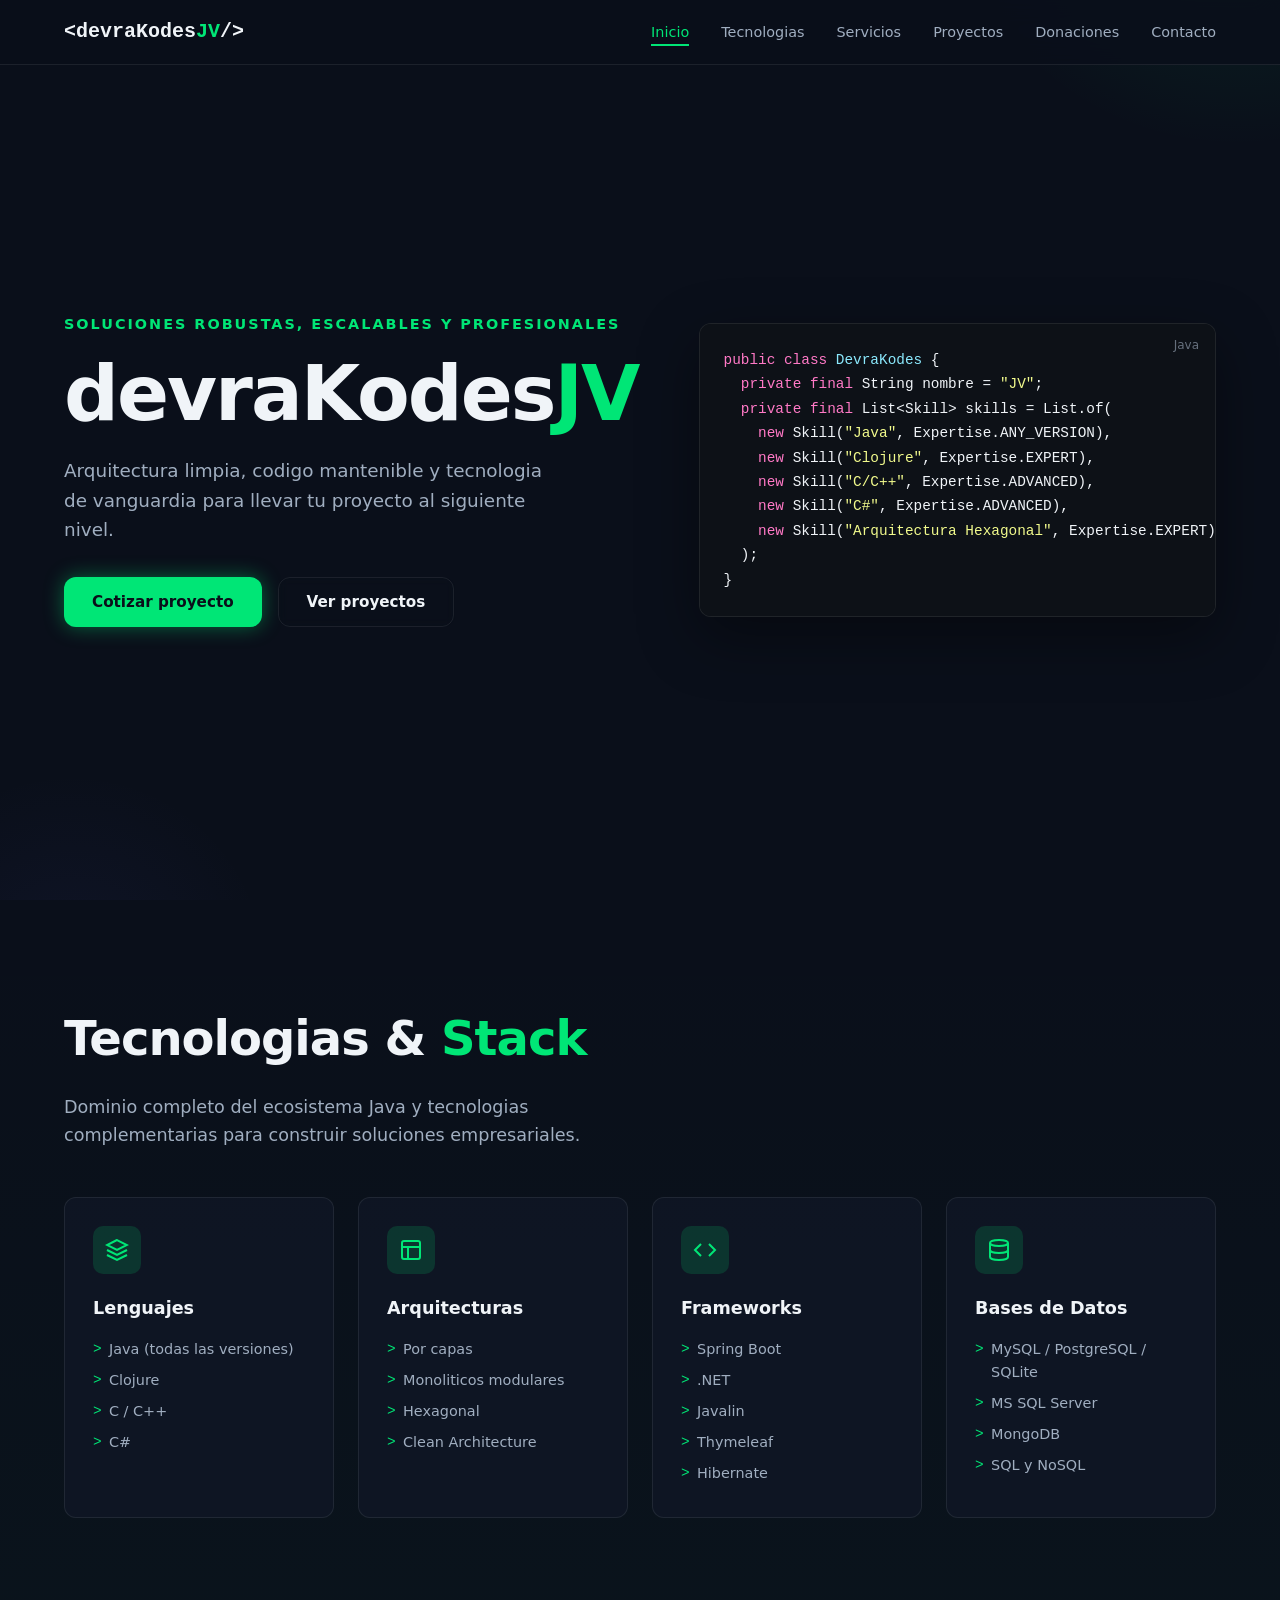
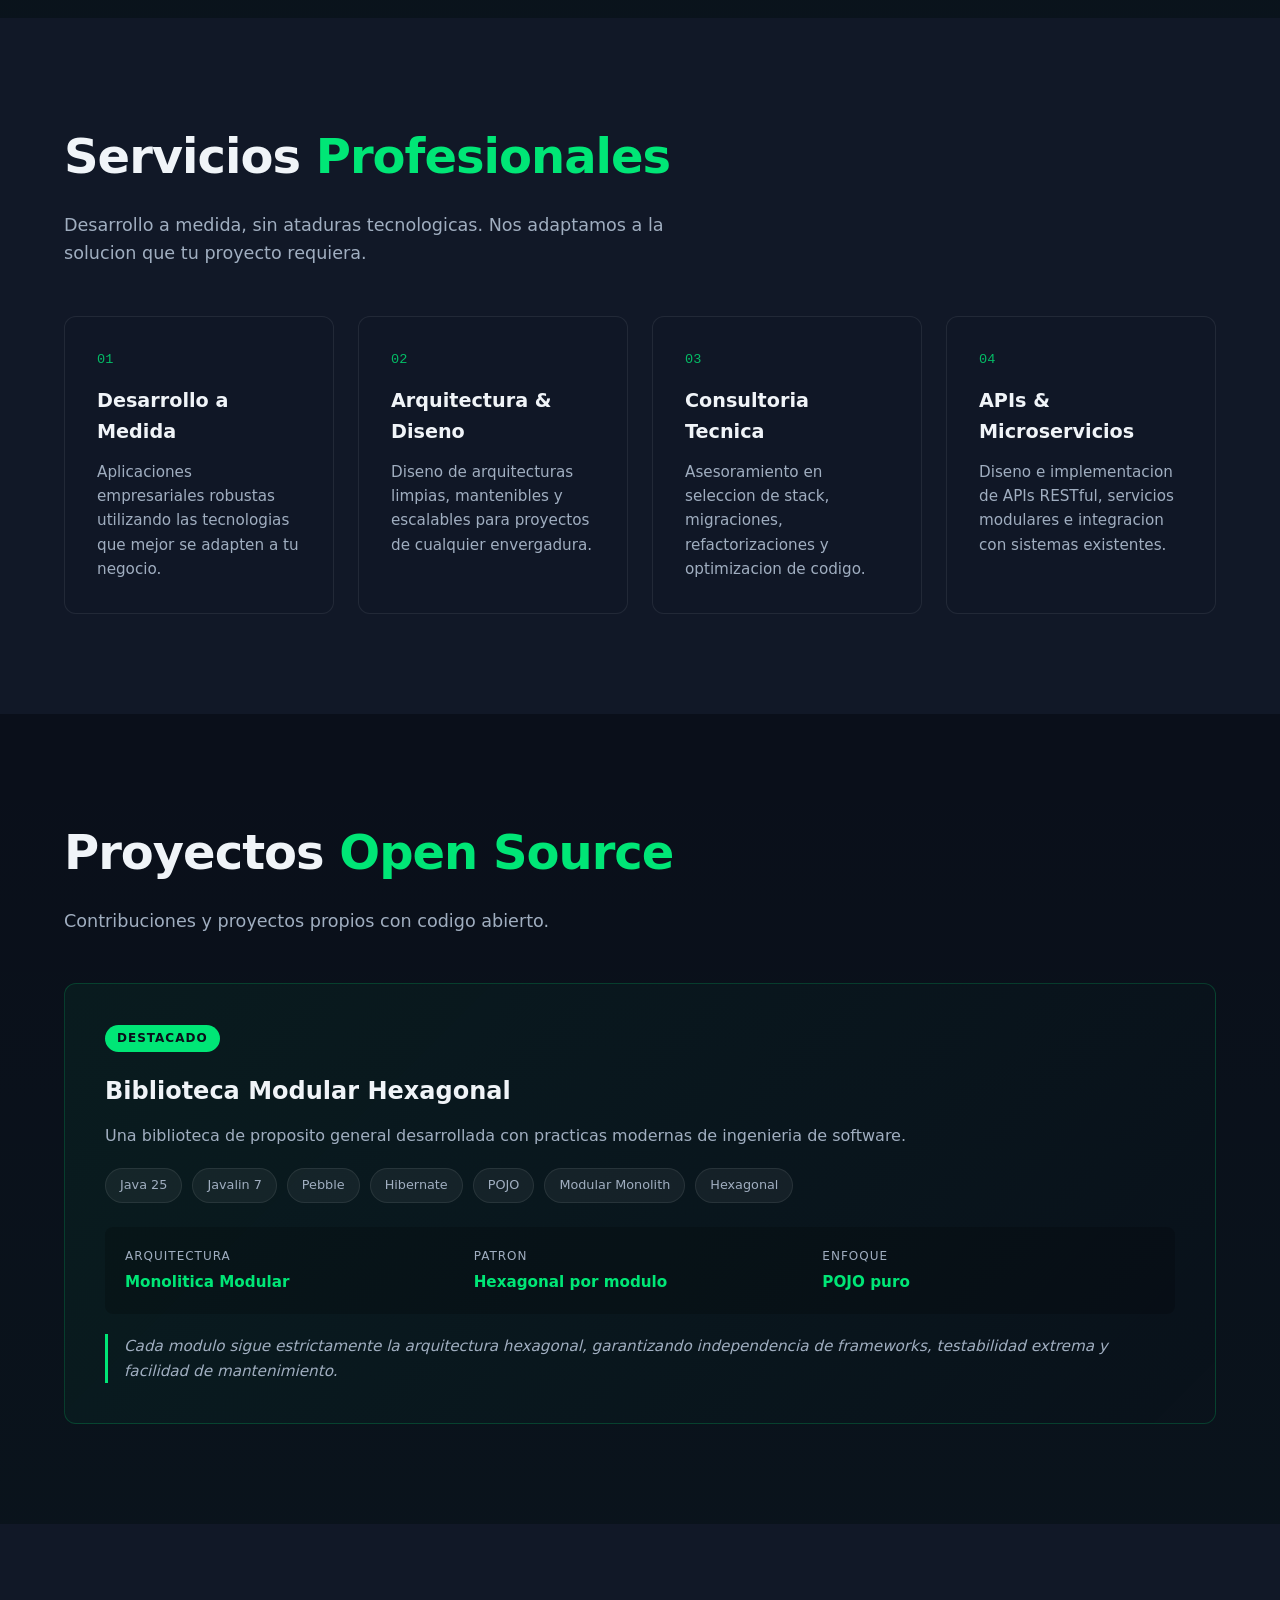
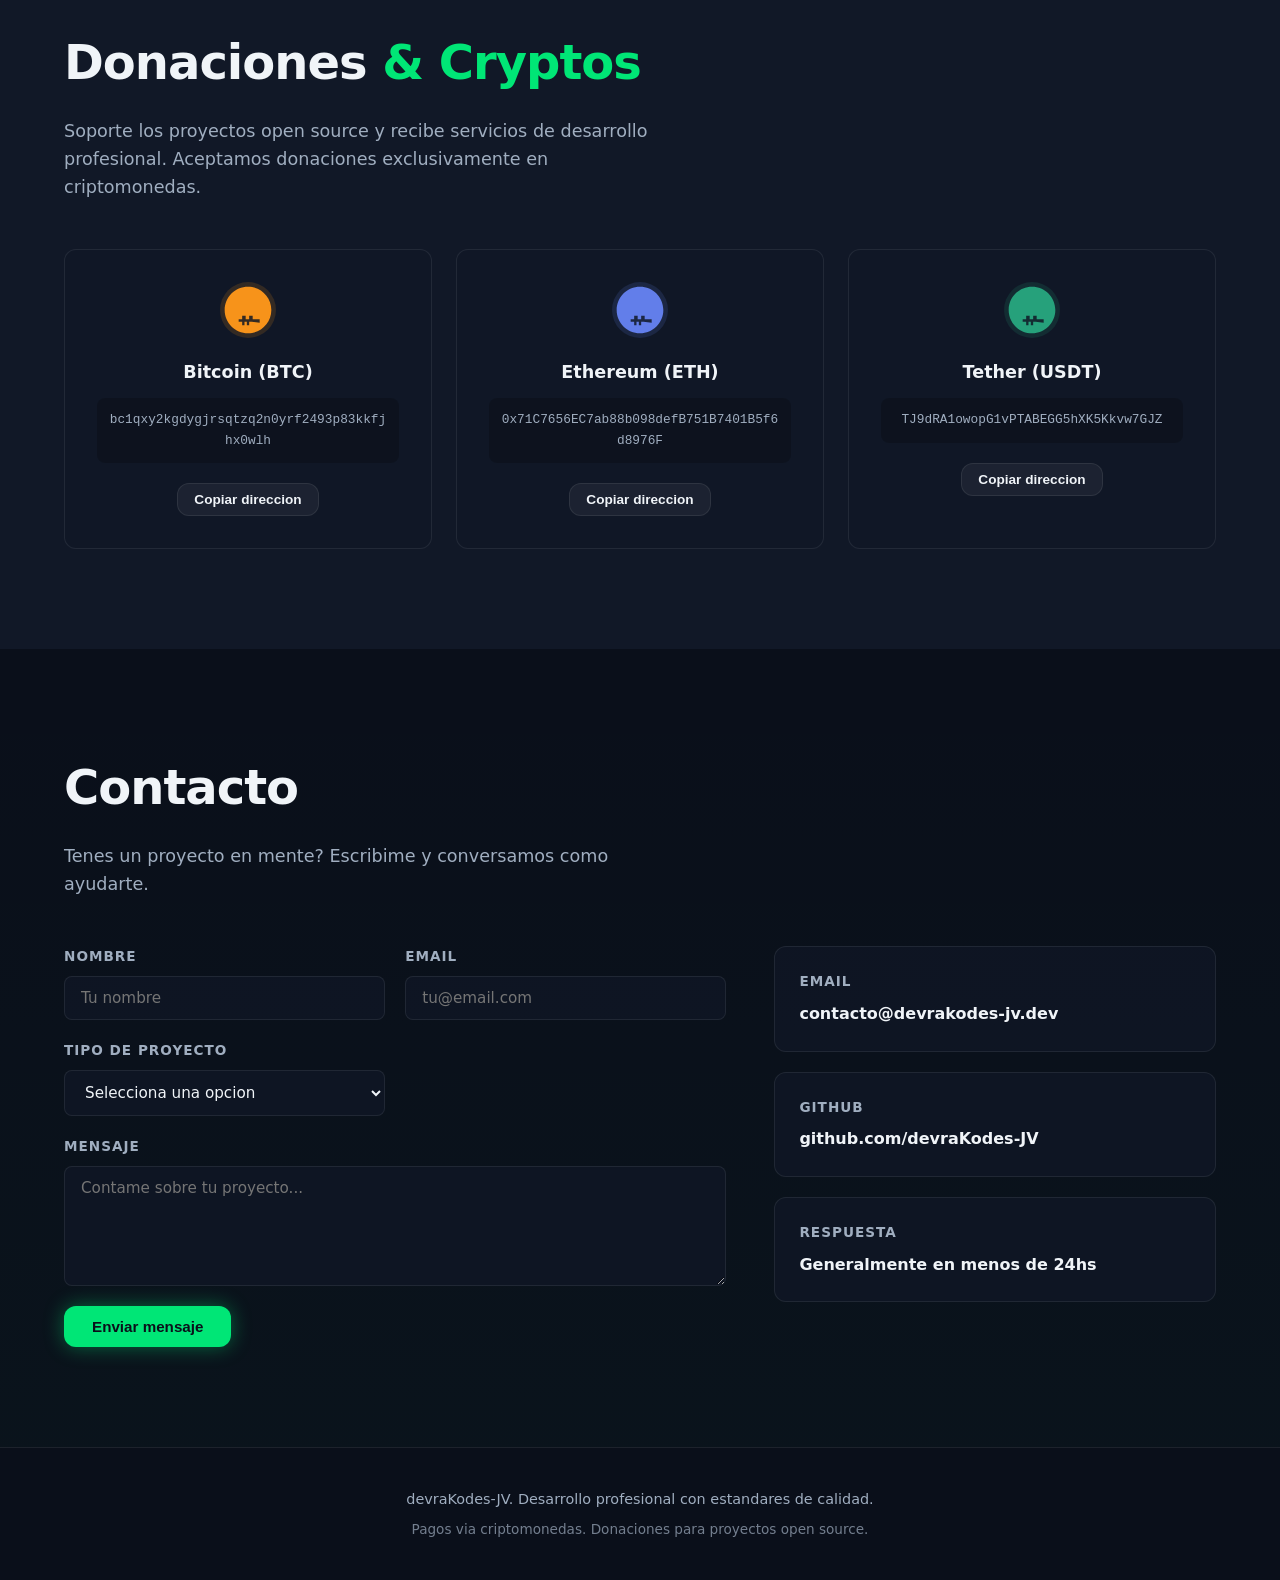
==== index.html @ d396fc84 "html, css and js" ====
<!DOCTYPE html>
<html lang="es">
<head>
  <meta charset="UTF-8">
  <meta name="viewport" content="width=device-width, initial-scale=1.0">
  <title>devraKodes-JV | Desarrollo Profesional</title>
  <link rel="stylesheet" href="styles.css">
</head>
<body>
  <nav class="navbar">
    <div class="container">
      <a href="#" class="logo">&lt;devraKodes<span class="logo-accent">JV</span>/&gt;</a>
      <button class="nav-toggle" id="navToggle" aria-label="Menu">
        <span></span>
        <span></span>
        <span></span>
      </button>
      <ul class="nav-menu" id="navMenu">
        <li><a href="#inicio">Inicio</a></li>
        <li><a href="#tecnologias">Tecnologias</a></li>
        <li><a href="#servicios">Servicios</a></li>
        <li><a href="#proyectos">Proyectos</a></li>
        <li><a href="#donaciones">Donaciones</a></li>
        <li><a href="#contacto">Contacto</a></li>
      </ul>
    </div>
  </nav>

  <header id="inicio" class="hero">
    <div class="container">
      <div class="hero-content">
        <p class="hero-pre">Soluciones robustas, escalables y profesionales</p>
        <h1 class="hero-title">devraKodes<span class="hero-accent">JV</span></h1>
        <p class="hero-sub">Arquitectura limpia, codigo mantenible y tecnologia de vanguardia para llevar tu proyecto al siguiente nivel.</p>
        <div class="hero-cta">
          <a href="#contacto" class="btn btn-primary">Cotizar proyecto</a>
          <a href="#proyectos" class="btn btn-secondary">Ver proyectos</a>
        </div>
      </div>
      <div class="hero-code">
        <pre><code><span class="code-keyword">public class</span> <span class="code-class">DevraKodes</span> {
  <span class="code-keyword">private final</span> String nombre = <span class="code-string">"JV"</span>;
  <span class="code-keyword">private final</span> List&lt;Skill&gt; skills = List.of(
    <span class="code-keyword">new</span> Skill(<span class="code-string">"Java"</span>, Expertise.ANY_VERSION),
    <span class="code-keyword">new</span> Skill(<span class="code-string">"Clojure"</span>, Expertise.EXPERT),
    <span class="code-keyword">new</span> Skill(<span class="code-string">"C/C++"</span>, Expertise.ADVANCED),
    <span class="code-keyword">new</span> Skill(<span class="code-string">"C#"</span>, Expertise.ADVANCED),
    <span class="code-keyword">new</span> Skill(<span class="code-string">"Arquitectura Hexagonal"</span>, Expertise.EXPERT)
  );
}</code></pre>
      </div>
    </div>
  </header>

  <section id="tecnologias" class="section tech-section">
    <div class="container">
      <h2 class="section-title">Tecnologias & <span class="accent">Stack</span></h2>
      <p class="section-desc">Dominio completo del ecosistema Java y tecnologias complementarias para construir soluciones empresariales.</p>
      
      <div class="tech-grid">
        <div class="tech-card">
          <div class="tech-icon">
            <svg viewBox="0 0 24 24" fill="none" stroke="currentColor" stroke-width="2"><path d="M12 2L2 7l10 5 10-5-10-5zM2 17l10 5 10-5M2 12l10 5 10-5"/></svg>
          </div>
          <h3>Lenguajes</h3>
          <ul>
            <li>Java (todas las versiones)</li>
            <li>Clojure</li>
            <li>C / C++</li>
            <li>C#</li>
          </ul>
        </div>
        <div class="tech-card">
          <div class="tech-icon">
            <svg viewBox="0 0 24 24" fill="none" stroke="currentColor" stroke-width="2"><rect x="3" y="3" width="18" height="18" rx="2" ry="2"/><line x1="3" y1="9" x2="21" y2="9"/><line x1="9" y1="21" x2="9" y2="9"/></svg>
          </div>
          <h3>Arquitecturas</h3>
          <ul>
            <li>Por capas</li>
            <li>Monoliticos modulares</li>
            <li>Hexagonal</li>
            <li>Clean Architecture</li>
          </ul>
        </div>
        <div class="tech-card">
          <div class="tech-icon">
            <svg viewBox="0 0 24 24" fill="none" stroke="currentColor" stroke-width="2"><polyline points="16 18 22 12 16 6"/><polyline points="8 6 2 12 8 18"/></svg>
          </div>
          <h3>Frameworks</h3>
          <ul>
            <li>Spring Boot</li>
            <li>.NET</li>
            <li>Javalin</li>
            <li>Thymeleaf</li>
            <li>Hibernate</li>
          </ul>
        </div>
        <div class="tech-card">
          <div class="tech-icon">
            <svg viewBox="0 0 24 24" fill="none" stroke="currentColor" stroke-width="2"><ellipse cx="12" cy="5" rx="9" ry="3"/><path d="M21 12c0 1.66-4 3-9 3s-9-1.34-9-3"/><path d="M3 5v14c0 1.66 4 3 9 3s9-1.34 9-3V5"/></svg>
          </div>
          <h3>Bases de Datos</h3>
          <ul>
            <li>MySQL / PostgreSQL / SQLite</li>
            <li>MS SQL Server</li>
            <li>MongoDB</li>
            <li>SQL y NoSQL</li>
          </ul>
        </div>
      </div>
    </div>
  </section>

  <section id="servicios" class="section services-section">
    <div class="container">
      <h2 class="section-title">Servicios <span class="accent">Profesionales</span></h2>
      <p class="section-desc">Desarrollo a medida, sin ataduras tecnologicas. Nos adaptamos a la solucion que tu proyecto requiera.</p>
      
      <div class="services-grid">
        <div class="service-card">
          <div class="service-number">01</div>
          <h3>Desarrollo a Medida</h3>
          <p>Aplicaciones empresariales robustas utilizando las tecnologias que mejor se adapten a tu negocio.</p>
        </div>
        <div class="service-card">
          <div class="service-number">02</div>
          <h3>Arquitectura & Diseno</h3>
          <p>Diseno de arquitecturas limpias, mantenibles y escalables para proyectos de cualquier envergadura.</p>
        </div>
        <div class="service-card">
          <div class="service-number">03</div>
          <h3>Consultoria Tecnica</h3>
          <p>Asesoramiento en seleccion de stack, migraciones, refactorizaciones y optimizacion de codigo.</p>
        </div>
        <div class="service-card">
          <div class="service-number">04</div>
          <h3>APIs & Microservicios</h3>
          <p>Diseno e implementacion de APIs RESTful, servicios modulares e integracion con sistemas existentes.</p>
        </div>
      </div>
    </div>
  </section>

  <section id="proyectos" class="section projects-section">
    <div class="container">
      <h2 class="section-title">Proyectos <span class="accent">Open Source</span></h2>
      <p class="section-desc">Contribuciones y proyectos propios con codigo abierto.</p>
      
      <div class="project-card featured">
        <div class="project-badge">Destacado</div>
        <div class="project-content">
          <h3>Biblioteca Modular Hexagonal</h3>
          <p class="project-desc">Una biblioteca de proposito general desarrollada con practicas modernas de ingenieria de software.</p>
          <div class="project-tags">
            <span class="tag">Java 25</span>
            <span class="tag">Javalin 7</span>
            <span class="tag">Pebble</span>
            <span class="tag">Hibernate</span>
            <span class="tag">POJO</span>
            <span class="tag">Modular Monolith</span>
            <span class="tag">Hexagonal</span>
          </div>
          <div class="project-meta">
            <div class="meta-item">
              <span class="meta-label">Arquitectura</span>
              <span class="meta-value">Monolitica Modular</span>
            </div>
            <div class="meta-item">
              <span class="meta-label">Patron</span>
              <span class="meta-value">Hexagonal por modulo</span>
            </div>
            <div class="meta-item">
              <span class="meta-label">Enfoque</span>
              <span class="meta-value">POJO puro</span>
            </div>
          </div>
          <p class="project-extra">Cada modulo sigue estrictamente la arquitectura hexagonal, garantizando independencia de frameworks, testabilidad extrema y facilidad de mantenimiento.</p>
        </div>
      </div>
    </div>
  </section>

  <section id="donaciones" class="section donations-section">
    <div class="container">
      <h2 class="section-title">Donaciones <span class="accent">& Cryptos</span></h2>
      <p class="section-desc">Soporte los proyectos open source y recibe servicios de desarrollo profesional. Aceptamos donaciones exclusivamente en criptomonedas.</p>
      
      <div class="donation-methods">
        <div class="donation-card">
          <div class="crypto-icon btc">
            <svg viewBox="0 0 24 24" fill="currentColor"><path d="M12 2C6.48 2 2 6.48 2 12s4.48 10 10 10 10-4.48 10-10S17.52 2 12 2zm1.5 15h-1v1.5h-1v-1.5h-1v1.5h-1v-1.5H8V16h1.5v-1.5H11v1.5h1.5v-1.5H14v1.5h1.5V16h1.5v1.5z"/></svg>
          </div>
          <h4>Bitcoin (BTC)</h4>
          <p class="crypto-address">bc1qxy2kgdygjrsqtzq2n0yrf2493p83kkfjhx0wlh</p>
          <button class="btn btn-copy" data-clipboard="bc1qxy2kgdygjrsqtzq2n0yrf2493p83kkfjhx0wlh">Copiar direccion</button>
        </div>
        <div class="donation-card">
          <div class="crypto-icon eth">
            <svg viewBox="0 0 24 24" fill="currentColor"><path d="M12 2C6.48 2 2 6.48 2 12s4.48 10 10 10 10-4.48 10-10S17.52 2 12 2zm1.5 15h-1v1.5h-1v-1.5h-1v1.5h-1v-1.5H8V16h1.5v-1.5H11v1.5h1.5v-1.5H14v1.5h1.5V16h1.5v1.5z"/></svg>
          </div>
          <h4>Ethereum (ETH)</h4>
          <p class="crypto-address">0x71C7656EC7ab88b098defB751B7401B5f6d8976F</p>
          <button class="btn btn-copy" data-clipboard="0x71C7656EC7ab88b098defB751B7401B5f6d8976F">Copiar direccion</button>
        </div>
        <div class="donation-card">
          <div class="crypto-icon usdt">
            <svg viewBox="0 0 24 24" fill="currentColor"><path d="M12 2C6.48 2 2 6.48 2 12s4.48 10 10 10 10-4.48 10-10S17.52 2 12 2zm1.5 15h-1v1.5h-1v-1.5h-1v1.5h-1v-1.5H8V16h1.5v-1.5H11v1.5h1.5v-1.5H14v1.5h1.5V16h1.5v1.5z"/></svg>
          </div>
          <h4>Tether (USDT)</h4>
          <p class="crypto-address">TJ9dRA1owopG1vPTABEGG5hXK5Kkvw7GJZ</p>
          <button class="btn btn-copy" data-clipboard="TJ9dRA1owopG1vPTABEGG5hXK5Kkvw7GJZ">Copiar direccion</button>
        </div>
      </div>
    </div>
  </section>

  <section id="contacto" class="section contact-section">
    <div class="container">
      <h2 class="section-title">Contacto</h2>
      <p class="section-desc">Tenes un proyecto en mente? Escribime y conversamos como ayudarte.</p>
      
      <div class="contact-wrapper">
        <form class="contact-form" id="contactForm">
          <div class="form-group">
            <label for="name">Nombre</label>
            <input type="text" id="name" name="name" required placeholder="Tu nombre">
          </div>
          <div class="form-group">
            <label for="email">Email</label>
            <input type="email" id="email" name="email" required placeholder="tu@email.com">
          </div>
          <div class="form-group">
            <label for="project">Tipo de proyecto</label>
            <select id="project" name="project">
              <option value="">Selecciona una opcion</option>
              <option value="app">Aplicacion empresarial</option>
              <option value="api">API / Microservicio</option>
              <option value="migration">Migracion / Refactor</option>
              <option value="consulting">Consultoria</option>
              <option value="open">Donacion Open Source</option>
              <option value="other">Otro</option>
            </select>
          </div>
          <div class="form-group full">
            <label for="message">Mensaje</label>
            <textarea id="message" name="message" rows="5" required placeholder="Contame sobre tu proyecto..."></textarea>
          </div>
          <button type="submit" class="btn btn-primary btn-submit">Enviar mensaje</button>
        </form>
        <div class="contact-info">
          <div class="info-card">
            <h4>Email</h4>
            <p>contacto@devrakodes-jv.dev</p>
          </div>
          <div class="info-card">
            <h4>GitHub</h4>
            <p>github.com/devraKodes-JV</p>
          </div>
          <div class="info-card">
            <h4>Respuesta</h4>
            <p>Generalmente en menos de 24hs</p>
          </div>
        </div>
      </div>
    </div>
  </section>

  <footer class="footer">
    <div class="container">
      <p>devraKodes-JV. Desarrollo profesional con estandares de calidad.</p>
      <p class="footer-sub">Pagos via criptomonedas. Donaciones para proyectos open source.</p>
    </div>
  </footer>

  <script src="index.js"></script>
</body>
</html>
---- styles.css ----
:root {
  --bg-primary: #0a0f1a;
  --bg-secondary: #111827;
  --bg-card: rgba(17, 24, 39, 0.7);
  --text-primary: #f0f4f8;
  --text-secondary: #a0aec0;
  --accent: #00e676;
  --accent-dim: rgba(0, 230, 118, 0.15);
  --accent-glow: rgba(0, 230, 118, 0.4);
  --border: rgba(255, 255, 255, 0.08);
  --code-bg: #0d1117;
  --error: #ff5252;
  --radius: 12px;
  --max-width: 1200px;
  --transition: 0.3s cubic-bezier(0.4, 0, 0.2, 1);
}

* {
  margin: 0;
  padding: 0;
  box-sizing: border-box;
}

html {
  scroll-behavior: smooth;
}

body {
  font-family: system-ui, -apple-system, BlinkMacSystemFont, 'Segoe UI', Roboto, sans-serif;
  background-color: var(--bg-primary);
  color: var(--text-primary);
  line-height: 1.6;
  overflow-x: hidden;
}

.container {
  max-width: var(--max-width);
  margin: 0 auto;
  padding: 0 24px;
}

a {
  text-decoration: none;
  color: inherit;
  transition: color var(--transition);
}

ul {
  list-style: none;
}

code, pre {
  font-family: 'Courier New', Courier, monospace;
}

.btn {
  display: inline-flex;
  align-items: center;
  justify-content: center;
  padding: 12px 28px;
  border-radius: var(--radius);
  font-weight: 600;
  font-size: 0.95rem;
  cursor: pointer;
  border: none;
  transition: all var(--transition);
  position: relative;
  overflow: hidden;
}

.btn-primary {
  background: var(--accent);
  color: var(--bg-primary);
  box-shadow: 0 0 20px var(--accent-glow);
}

.btn-primary:hover {
  transform: translateY(-2px);
  box-shadow: 0 0 30px var(--accent-glow), 0 8px 25px rgba(0, 0, 0, 0.3);
}

.btn-secondary {
  background: transparent;
  color: var(--text-primary);
  border: 1px solid var(--border);
  backdrop-filter: blur(4px);
}

.btn-secondary:hover {
  border-color: var(--accent);
  color: var(--accent);
  transform: translateY(-2px);
}

.btn-copy {
  background: rgba(255, 255, 255, 0.05);
  color: var(--text-primary);
  border: 1px solid var(--border);
  padding: 8px 16px;
  font-size: 0.85rem;
  margin-top: 12px;
}

.btn-copy:hover {
  border-color: var(--accent);
  color: var(--accent);
}

.navbar {
  position: fixed;
  top: 0;
  left: 0;
  right: 0;
  z-index: 1000;
  padding: 16px 0;
  background: rgba(10, 15, 26, 0.85);
  backdrop-filter: blur(12px);
  border-bottom: 1px solid var(--border);
}

.navbar .container {
  display: flex;
  align-items: center;
  justify-content: space-between;
}

.logo {
  font-family: 'Courier New', Courier, monospace;
  font-weight: 700;
  font-size: 1.25rem;
  color: var(--text-primary);
}

.logo-accent {
  color: var(--accent);
}

.nav-menu {
  display: flex;
  gap: 32px;
}

.nav-menu a {
  font-size: 0.9rem;
  font-weight: 500;
  color: var(--text-secondary);
  position: relative;
}

.nav-menu a:hover,
.nav-menu a.active {
  color: var(--accent);
}

.nav-menu a::after {
  content: '';
  position: absolute;
  bottom: -6px;
  left: 0;
  width: 0;
  height: 2px;
  background: var(--accent);
  transition: width var(--transition);
}

.nav-menu a:hover::after,
.nav-menu a.active::after {
  width: 100%;
}

.nav-toggle {
  display: none;
  flex-direction: column;
  gap: 5px;
  background: none;
  border: none;
  cursor: pointer;
  padding: 4px;
}

.nav-toggle span {
  display: block;
  width: 24px;
  height: 2px;
  background: var(--text-primary);
  transition: all var(--transition);
}

.nav-toggle.active span:nth-child(1) {
  transform: rotate(45deg) translate(5px, 5px);
}

.nav-toggle.active span:nth-child(2) {
  opacity: 0;
}

.nav-toggle.active span:nth-child(3) {
  transform: rotate(-45deg) translate(5px, -5px);
}

.hero {
  min-height: 100vh;
  display: flex;
  align-items: center;
  padding: 120px 0 80px;
  position: relative;
  overflow: hidden;
}

.hero::before {
  content: '';
  position: absolute;
  top: -50%;
  right: -20%;
  width: 600px;
  height: 600px;
  background: radial-gradient(circle, var(--accent-glow) 0%, transparent 70%);
  opacity: 0.3;
  pointer-events: none;
}

.hero::after {
  content: '';
  position: absolute;
  bottom: -30%;
  left: -10%;
  width: 400px;
  height: 400px;
  background: radial-gradient(circle, rgba(99, 102, 241, 0.3) 0%, transparent 70%);
  opacity: 0.2;
  pointer-events: none;
}

.hero .container {
  display: grid;
  grid-template-columns: 1fr 1fr;
  gap: 60px;
  align-items: center;
  position: relative;
  z-index: 1;
}

.hero-pre {
  color: var(--accent);
  font-weight: 600;
  font-size: 0.9rem;
  letter-spacing: 2px;
  text-transform: uppercase;
  margin-bottom: 16px;
}

.hero-title {
  font-size: clamp(3rem, 6vw, 5rem);
  font-weight: 800;
  line-height: 1.1;
  margin-bottom: 20px;
  letter-spacing: -2px;
}

.hero-accent {
  color: var(--accent);
}

.hero-sub {
  font-size: 1.15rem;
  color: var(--text-secondary);
  margin-bottom: 32px;
  max-width: 480px;
}

.hero-cta {
  display: flex;
  gap: 16px;
  flex-wrap: wrap;
}

.hero-code {
  background: var(--code-bg);
  border: 1px solid var(--border);
  border-radius: var(--radius);
  padding: 24px;
  overflow-x: auto;
  box-shadow: 0 20px 60px rgba(0, 0, 0, 0.4);
  position: relative;
}

.hero-code::before {
  content: 'Java';
  position: absolute;
  top: 12px;
  right: 16px;
  font-size: 0.75rem;
  color: var(--text-secondary);
  opacity: 0.6;
}

.hero-code pre {
  font-size: 0.9rem;
  line-height: 1.7;
  color: var(--text-primary);
}

.code-keyword {
  color: #ff79c6;
}

.code-class {
  color: #8be9fd;
}

.code-string {
  color: #f1fa8c;
}

.section {
  padding: 100px 0;
  position: relative;
}

.section-title {
  font-size: clamp(2rem, 4vw, 3rem);
  font-weight: 800;
  margin-bottom: 16px;
  letter-spacing: -1px;
}

.section-desc {
  color: var(--text-secondary);
  font-size: 1.1rem;
  margin-bottom: 48px;
  max-width: 600px;
}

.accent {
  color: var(--accent);
}

.tech-section {
  background: linear-gradient(180deg, transparent 0%, rgba(0, 230, 118, 0.02) 100%);
}

.tech-grid {
  display: grid;
  grid-template-columns: repeat(auto-fit, minmax(260px, 1fr));
  gap: 24px;
}

.tech-card {
  background: var(--bg-card);
  border: 1px solid var(--border);
  border-radius: var(--radius);
  padding: 28px;
  transition: all var(--transition);
  position: relative;
  overflow: hidden;
}

.tech-card::before {
  content: '';
  position: absolute;
  top: 0;
  left: 0;
  right: 0;
  height: 2px;
  background: linear-gradient(90deg, transparent, var(--accent), transparent);
  opacity: 0;
  transition: opacity var(--transition);
}

.tech-card:hover {
  transform: translateY(-6px);
  border-color: rgba(0, 230, 118, 0.3);
  box-shadow: 0 20px 40px rgba(0, 0, 0, 0.3);
}

.tech-card:hover::before {
  opacity: 1;
}

.tech-icon {
  width: 48px;
  height: 48px;
  display: flex;
  align-items: center;
  justify-content: center;
  background: var(--accent-dim);
  border-radius: 10px;
  margin-bottom: 20px;
  color: var(--accent);
}

.tech-icon svg {
  width: 24px;
  height: 24px;
}

.tech-card h3 {
  font-size: 1.1rem;
  margin-bottom: 12px;
  font-weight: 600;
}

.tech-card ul li {
  color: var(--text-secondary);
  font-size: 0.9rem;
  padding: 4px 0;
  position: relative;
  padding-left: 16px;
}

.tech-card ul li::before {
  content: '>';
  position: absolute;
  left: 0;
  color: var(--accent);
  font-family: 'Courier New', Courier, monospace;
}

.services-section {
  background: var(--bg-secondary);
}

.services-grid {
  display: grid;
  grid-template-columns: repeat(auto-fit, minmax(260px, 1fr));
  gap: 24px;
}

.service-card {
  background: var(--bg-card);
  border: 1px solid var(--border);
  border-radius: var(--radius);
  padding: 32px;
  transition: all var(--transition);
  position: relative;
}

.service-card:hover {
  transform: translateY(-6px);
  border-color: rgba(0, 230, 118, 0.3);
}

.service-number {
  font-family: 'Courier New', Courier, monospace;
  font-size: 0.85rem;
  color: var(--accent);
  margin-bottom: 16px;
  opacity: 0.8;
}

.service-card h3 {
  font-size: 1.2rem;
  margin-bottom: 12px;
  font-weight: 600;
}

.service-card p {
  color: var(--text-secondary);
  font-size: 0.95rem;
}

.projects-section {
  background: linear-gradient(180deg, transparent 0%, rgba(0, 230, 118, 0.02) 100%);
}

.project-card {
  background: var(--bg-card);
  border: 1px solid var(--border);
  border-radius: var(--radius);
  padding: 40px;
  transition: all var(--transition);
  position: relative;
}

.project-card:hover {
  border-color: rgba(0, 230, 118, 0.3);
  box-shadow: 0 20px 60px rgba(0, 0, 0, 0.3);
}

.project-card.featured {
  border-color: rgba(0, 230, 118, 0.2);
  background: linear-gradient(135deg, rgba(0, 230, 118, 0.05), transparent);
}

.project-badge {
  display: inline-block;
  background: var(--accent);
  color: var(--bg-primary);
  font-size: 0.75rem;
  font-weight: 700;
  padding: 4px 12px;
  border-radius: 20px;
  margin-bottom: 20px;
  letter-spacing: 1px;
  text-transform: uppercase;
}

.project-content h3 {
  font-size: 1.5rem;
  margin-bottom: 12px;
  font-weight: 700;
}

.project-desc {
  color: var(--text-secondary);
  margin-bottom: 20px;
  font-size: 1rem;
}

.project-tags {
  display: flex;
  flex-wrap: wrap;
  gap: 10px;
  margin-bottom: 24px;
}

.tag {
  background: rgba(255, 255, 255, 0.05);
  border: 1px solid var(--border);
  color: var(--text-secondary);
  padding: 6px 14px;
  border-radius: 20px;
  font-size: 0.8rem;
  font-weight: 500;
  transition: all var(--transition);
}

.tag:hover {
  border-color: var(--accent);
  color: var(--accent);
}

.project-meta {
  display: grid;
  grid-template-columns: repeat(auto-fit, minmax(180px, 1fr));
  gap: 16px;
  margin-bottom: 20px;
  padding: 20px;
  background: rgba(0, 0, 0, 0.2);
  border-radius: 8px;
}

.meta-item {
  display: flex;
  flex-direction: column;
  gap: 4px;
}

.meta-label {
  font-size: 0.75rem;
  color: var(--text-secondary);
  text-transform: uppercase;
  letter-spacing: 1px;
}

.meta-value {
  font-weight: 600;
  color: var(--accent);
  font-size: 0.95rem;
}

.project-extra {
  color: var(--text-secondary);
  font-size: 0.95rem;
  border-left: 3px solid var(--accent);
  padding-left: 16px;
  font-style: italic;
}

.donations-section {
  background: var(--bg-secondary);
}

.donation-methods {
  display: grid;
  grid-template-columns: repeat(auto-fit, minmax(280px, 1fr));
  gap: 24px;
}

.donation-card {
  background: var(--bg-card);
  border: 1px solid var(--border);
  border-radius: var(--radius);
  padding: 32px;
  text-align: center;
  transition: all var(--transition);
}

.donation-card:hover {
  transform: translateY(-6px);
  border-color: rgba(0, 230, 118, 0.3);
  box-shadow: 0 20px 40px rgba(0, 0, 0, 0.3);
}

.crypto-icon {
  width: 56px;
  height: 56px;
  margin: 0 auto 20px;
  border-radius: 50%;
  display: flex;
  align-items: center;
  justify-content: center;
  font-size: 1.5rem;
}

.crypto-icon.btc {
  background: rgba(247, 147, 26, 0.15);
  color: #f7931a;
}

.crypto-icon.eth {
  background: rgba(98, 126, 234, 0.15);
  color: #627eea;
}

.crypto-icon.usdt {
  background: rgba(38, 161, 123, 0.15);
  color: #26a17b;
}

.donation-card h4 {
  font-size: 1.1rem;
  margin-bottom: 12px;
}

.crypto-address {
  font-family: 'Courier New', Courier, monospace;
  font-size: 0.8rem;
  color: var(--text-secondary);
  word-break: break-all;
  background: rgba(0, 0, 0, 0.2);
  padding: 12px;
  border-radius: 8px;
  margin-bottom: 8px;
}

.contact-section {
  background: linear-gradient(180deg, transparent 0%, rgba(0, 230, 118, 0.02) 100%);
}

.contact-wrapper {
  display: grid;
  grid-template-columns: 1.5fr 1fr;
  gap: 48px;
  align-items: start;
}

.contact-form {
  display: grid;
  grid-template-columns: 1fr 1fr;
  gap: 20px;
}

.form-group {
  display: flex;
  flex-direction: column;
  gap: 8px;
}

.form-group.full {
  grid-column: 1 / -1;
}

.form-group label {
  font-size: 0.85rem;
  font-weight: 600;
  color: var(--text-secondary);
  text-transform: uppercase;
  letter-spacing: 1px;
}

.form-group input,
.form-group select,
.form-group textarea {
  background: var(--bg-card);
  border: 1px solid var(--border);
  border-radius: 8px;
  padding: 12px 16px;
  color: var(--text-primary);
  font-family: inherit;
  font-size: 0.95rem;
  transition: all var(--transition);
}

.form-group input:focus,
.form-group select:focus,
.form-group textarea:focus {
  outline: none;
  border-color: var(--accent);
  box-shadow: 0 0 0 3px var(--accent-dim);
}

.form-group textarea {
  resize: vertical;
  min-height: 120px;
}

.btn-submit {
  grid-column: 1 / -1;
  justify-self: start;
}

.contact-info {
  display: flex;
  flex-direction: column;
  gap: 20px;
}

.info-card {
  background: var(--bg-card);
  border: 1px solid var(--border);
  border-radius: var(--radius);
  padding: 24px;
  transition: all var(--transition);
}

.info-card:hover {
  border-color: rgba(0, 230, 118, 0.3);
}

.info-card h4 {
  font-size: 0.85rem;
  color: var(--text-secondary);
  text-transform: uppercase;
  letter-spacing: 1px;
  margin-bottom: 8px;
}

.info-card p {
  font-size: 1rem;
  font-weight: 600;
}

.footer {
  padding: 40px 0;
  border-top: 1px solid var(--border);
  text-align: center;
  color: var(--text-secondary);
  font-size: 0.9rem;
}

.footer-sub {
  margin-top: 8px;
  font-size: 0.85rem;
  opacity: 0.7;
}

/* Animaciones */
.fade-in {
  opacity: 0;
  transform: translateY(30px);
  transition: opacity 0.6s ease, transform 0.6s ease;
}

.fade-in.visible {
  opacity: 1;
  transform: translateY(0);
}

/* Responsive */
@media (max-width: 968px) {
  .hero .container {
    grid-template-columns: 1fr;
    gap: 40px;
  }

  .hero-code {
    order: -1;
  }

  .contact-wrapper {
    grid-template-columns: 1fr;
  }

  .nav-menu {
    position: fixed;
    top: 60px;
    left: 0;
    right: 0;
    background: rgba(10, 15, 26, 0.95);
    backdrop-filter: blur(12px);
    flex-direction: column;
    padding: 24px;
    gap: 16px;
    border-bottom: 1px solid var(--border);
    transform: translateY(-120%);
    transition: transform var(--transition);
  }

  .nav-menu.open {
    transform: translateY(0);
  }

  .nav-toggle {
    display: flex;
  }
}

@media (max-width: 640px) {
  .contact-form {
    grid-template-columns: 1fr;
  }

  .btn-submit {
    grid-column: 1;
  }

  .hero-cta {
    flex-direction: column;
  }

  .btn {
    width: 100%;
  }
}
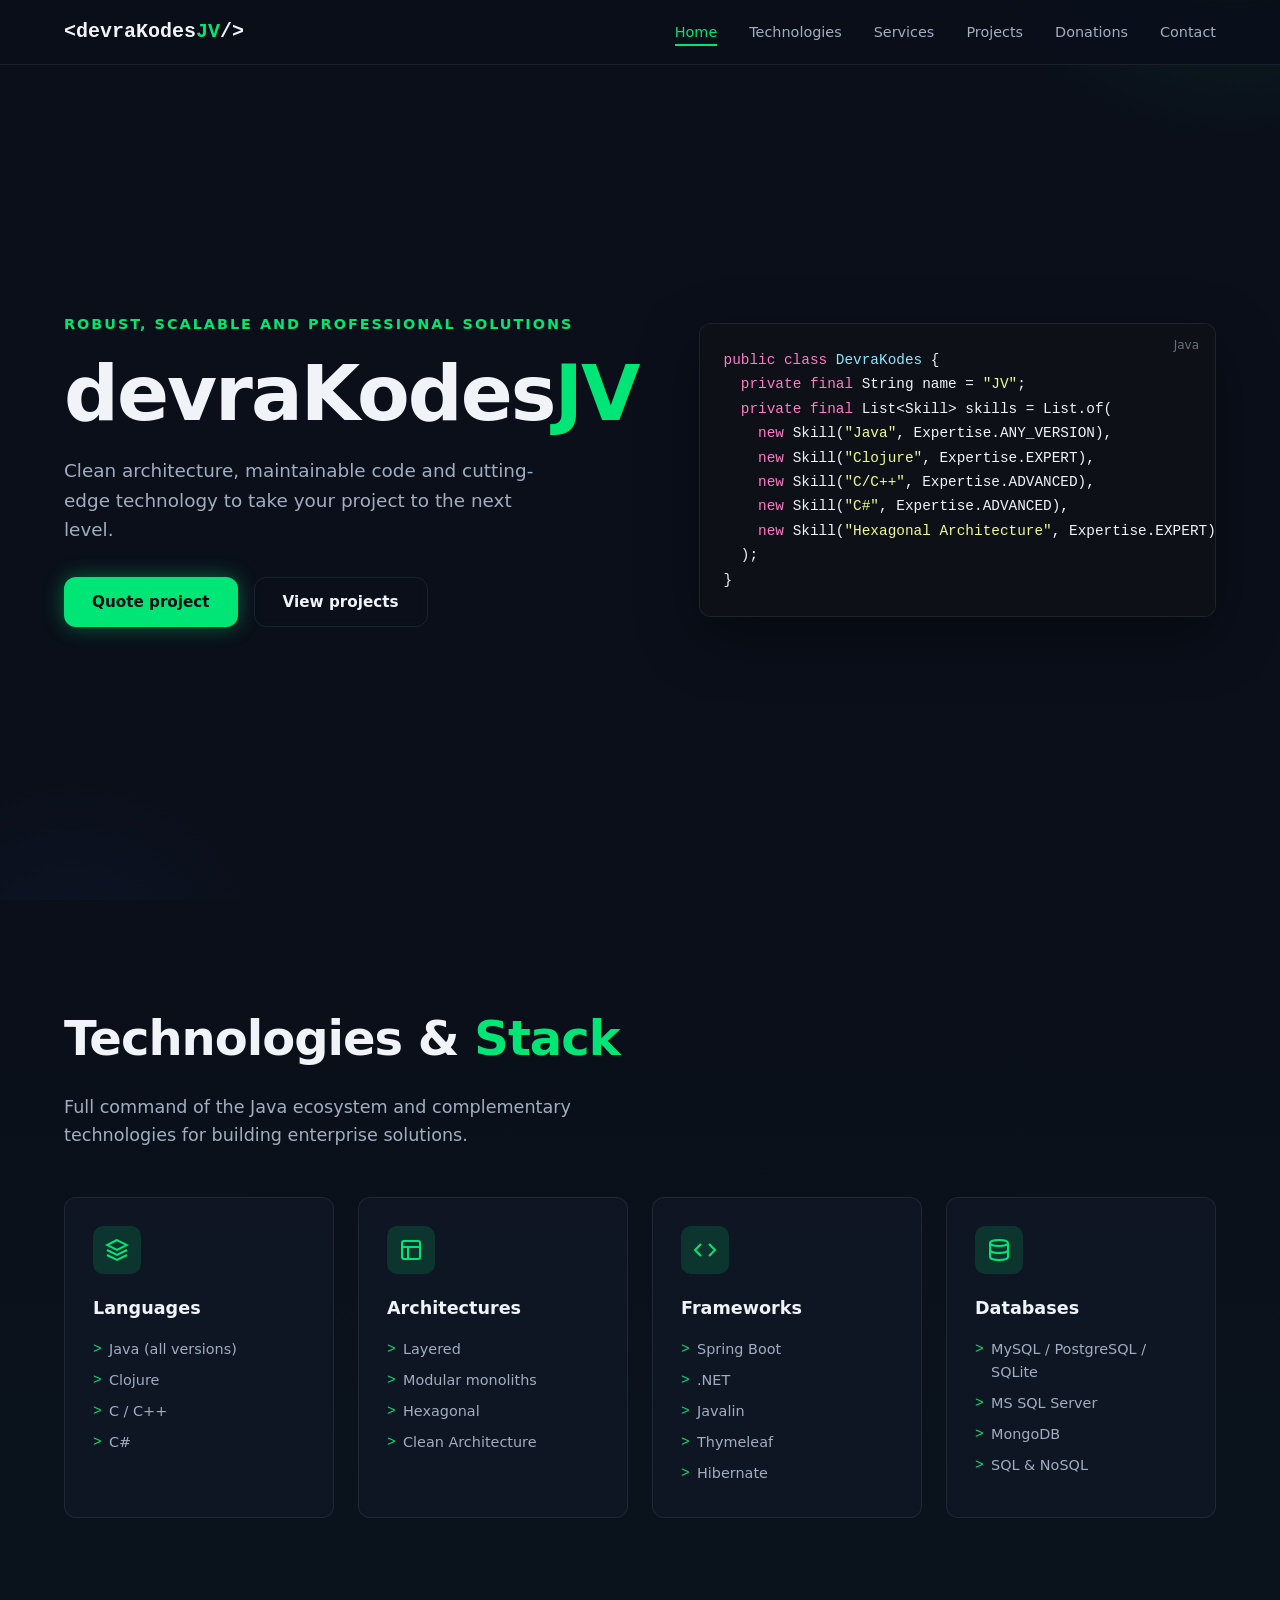
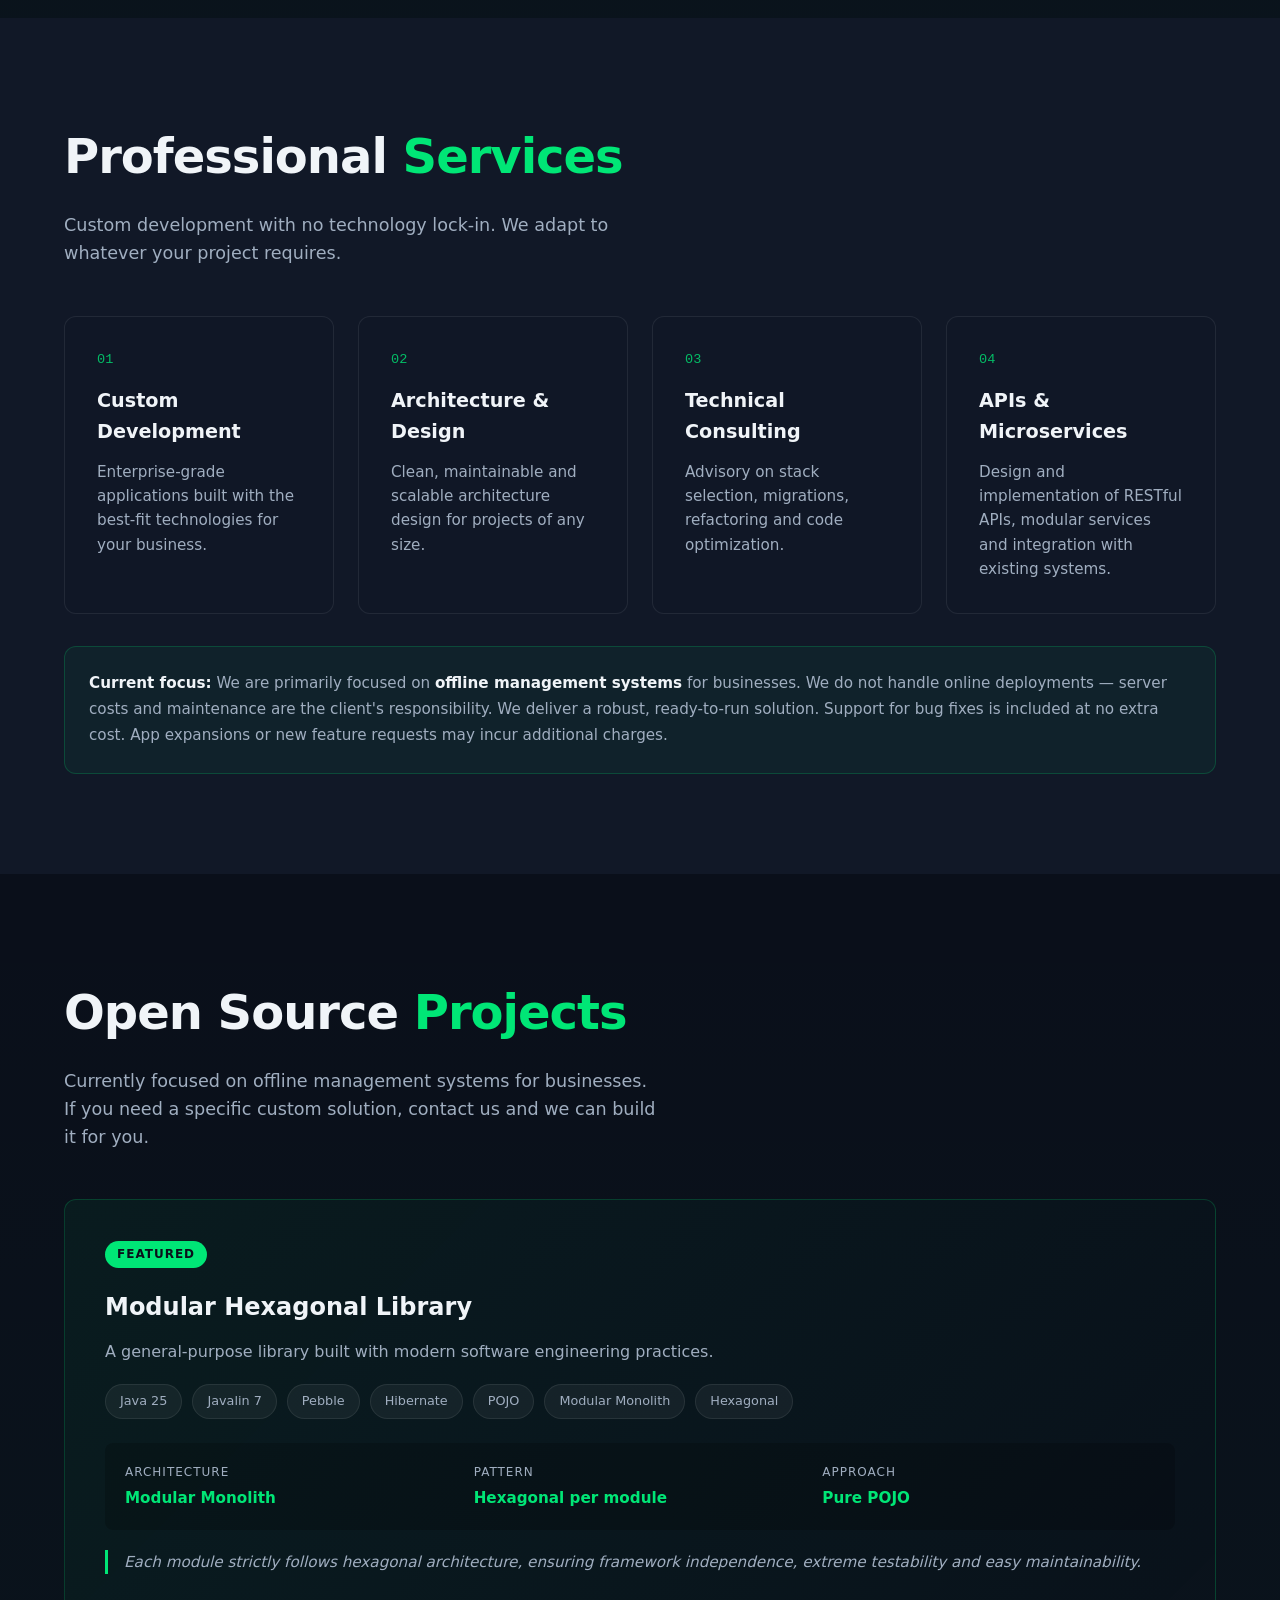
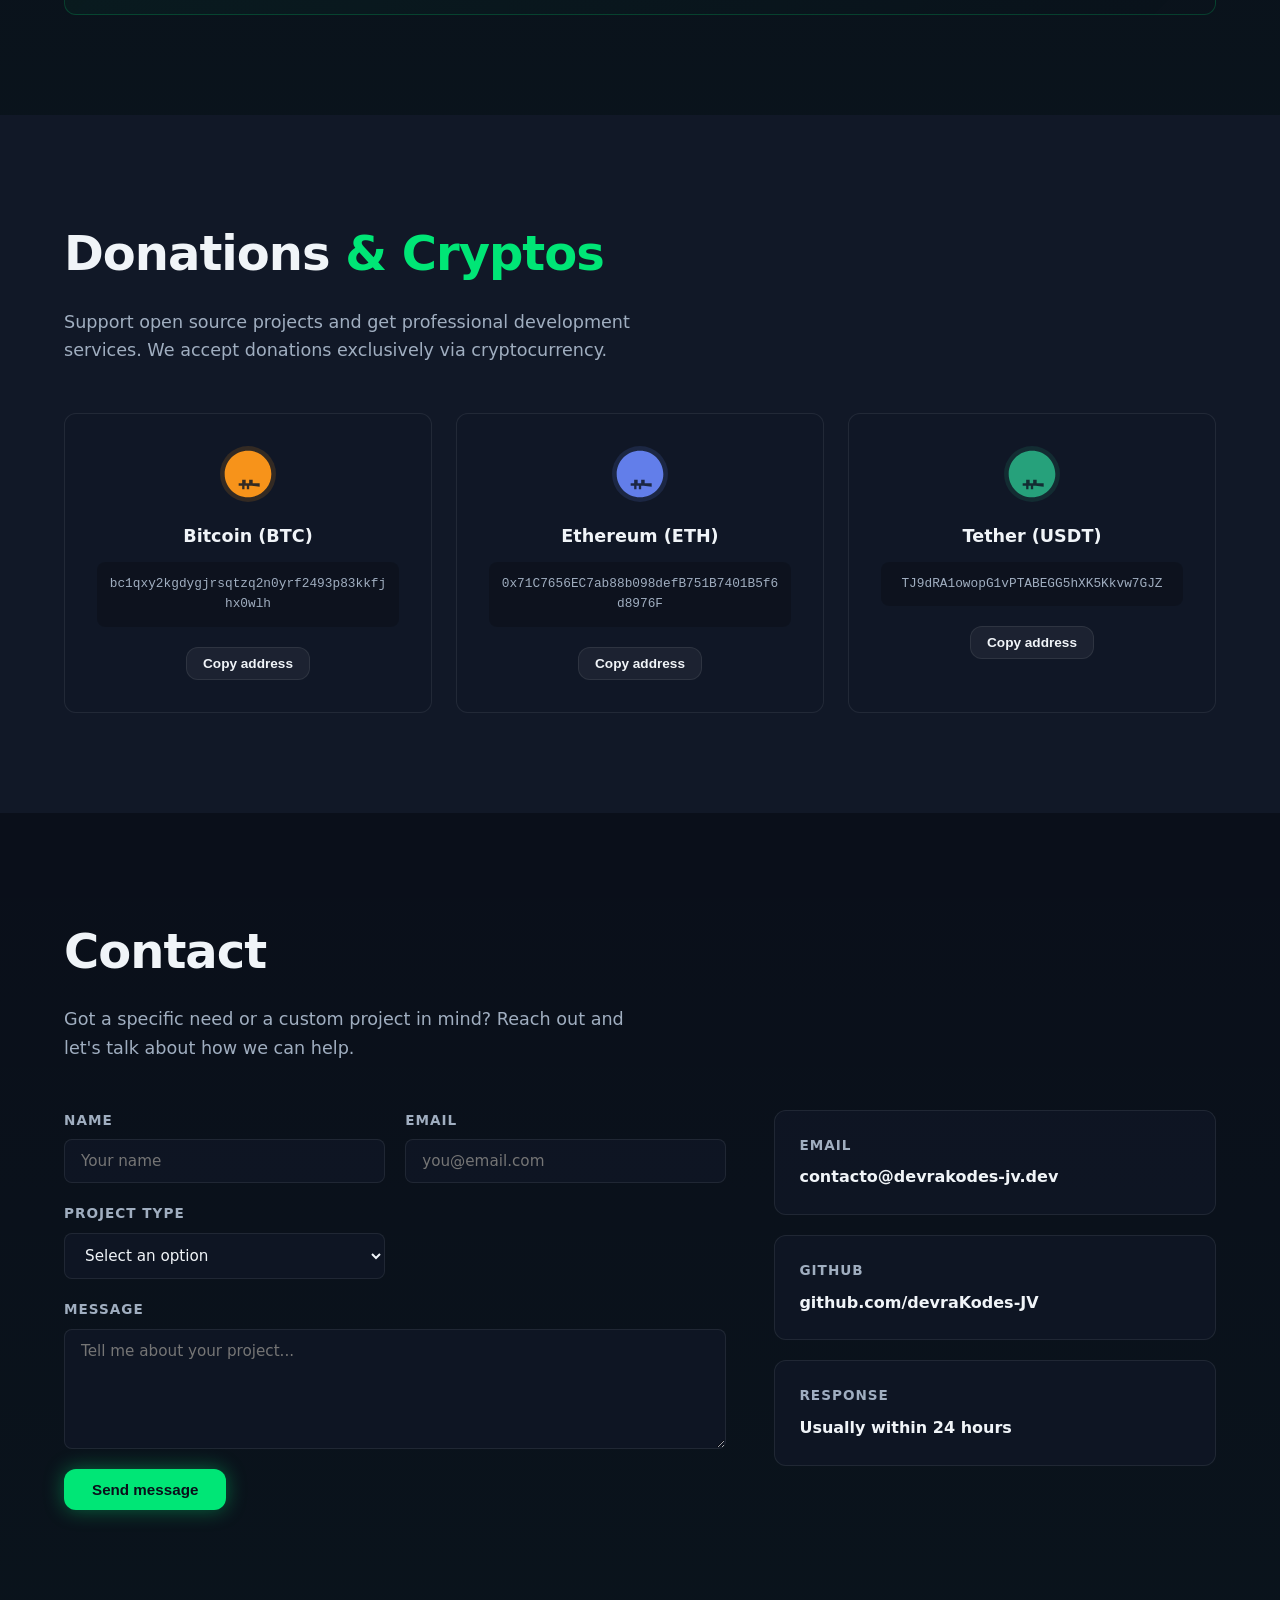
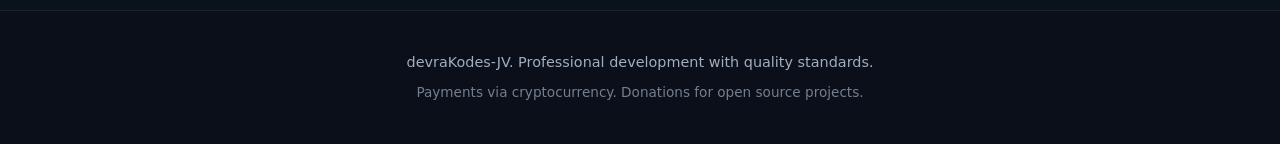
==== commit 83528470: "neww changes" ====
--- a/index.html
+++ b/index.html
@@ -1,9 +1,9 @@
 <!DOCTYPE html>
-<html lang="es">
+<html lang="en">
 <head>
   <meta charset="UTF-8">
   <meta name="viewport" content="width=device-width, initial-scale=1.0">
-  <title>devraKodes-JV | Desarrollo Profesional</title>
+  <title>devraKodes-JV | Professional Development</title>
   <link rel="stylesheet" href="styles.css">
 </head>
 <body>
@@ -16,55 +16,55 @@
         <span></span>
       </button>
       <ul class="nav-menu" id="navMenu">
-        <li><a href="#inicio">Inicio</a></li>
-        <li><a href="#tecnologias">Tecnologias</a></li>
-        <li><a href="#servicios">Servicios</a></li>
-        <li><a href="#proyectos">Proyectos</a></li>
-        <li><a href="#donaciones">Donaciones</a></li>
-        <li><a href="#contacto">Contacto</a></li>
+        <li><a href="#home">Home</a></li>
+        <li><a href="#technologies">Technologies</a></li>
+        <li><a href="#services">Services</a></li>
+        <li><a href="#projects">Projects</a></li>
+        <li><a href="#donations">Donations</a></li>
+        <li><a href="#contact">Contact</a></li>
       </ul>
     </div>
   </nav>
 
-  <header id="inicio" class="hero">
+  <header id="home" class="hero">
     <div class="container">
       <div class="hero-content">
-        <p class="hero-pre">Soluciones robustas, escalables y profesionales</p>
+        <p class="hero-pre">Robust, scalable and professional solutions</p>
         <h1 class="hero-title">devraKodes<span class="hero-accent">JV</span></h1>
-        <p class="hero-sub">Arquitectura limpia, codigo mantenible y tecnologia de vanguardia para llevar tu proyecto al siguiente nivel.</p>
+        <p class="hero-sub">Clean architecture, maintainable code and cutting-edge technology to take your project to the next level.</p>
         <div class="hero-cta">
-          <a href="#contacto" class="btn btn-primary">Cotizar proyecto</a>
-          <a href="#proyectos" class="btn btn-secondary">Ver proyectos</a>
+          <a href="#contact" class="btn btn-primary">Quote project</a>
+          <a href="#projects" class="btn btn-secondary">View projects</a>
         </div>
       </div>
       <div class="hero-code">
         <pre><code><span class="code-keyword">public class</span> <span class="code-class">DevraKodes</span> {
-  <span class="code-keyword">private final</span> String nombre = <span class="code-string">"JV"</span>;
+  <span class="code-keyword">private final</span> String name = <span class="code-string">"JV"</span>;
   <span class="code-keyword">private final</span> List&lt;Skill&gt; skills = List.of(
     <span class="code-keyword">new</span> Skill(<span class="code-string">"Java"</span>, Expertise.ANY_VERSION),
     <span class="code-keyword">new</span> Skill(<span class="code-string">"Clojure"</span>, Expertise.EXPERT),
     <span class="code-keyword">new</span> Skill(<span class="code-string">"C/C++"</span>, Expertise.ADVANCED),
     <span class="code-keyword">new</span> Skill(<span class="code-string">"C#"</span>, Expertise.ADVANCED),
-    <span class="code-keyword">new</span> Skill(<span class="code-string">"Arquitectura Hexagonal"</span>, Expertise.EXPERT)
+    <span class="code-keyword">new</span> Skill(<span class="code-string">"Hexagonal Architecture"</span>, Expertise.EXPERT)
   );
 }</code></pre>
       </div>
     </div>
   </header>
 
-  <section id="tecnologias" class="section tech-section">
-    <div class="container">
-      <h2 class="section-title">Tecnologias & <span class="accent">Stack</span></h2>
-      <p class="section-desc">Dominio completo del ecosistema Java y tecnologias complementarias para construir soluciones empresariales.</p>
+  <section id="technologies" class="section tech-section">
+    <div class="container">
+      <h2 class="section-title">Technologies & <span class="accent">Stack</span></h2>
+      <p class="section-desc">Full command of the Java ecosystem and complementary technologies for building enterprise solutions.</p>
       
       <div class="tech-grid">
         <div class="tech-card">
           <div class="tech-icon">
             <svg viewBox="0 0 24 24" fill="none" stroke="currentColor" stroke-width="2"><path d="M12 2L2 7l10 5 10-5-10-5zM2 17l10 5 10-5M2 12l10 5 10-5"/></svg>
           </div>
-          <h3>Lenguajes</h3>
-          <ul>
-            <li>Java (todas las versiones)</li>
+          <h3>Languages</h3>
+          <ul>
+            <li>Java (all versions)</li>
             <li>Clojure</li>
             <li>C / C++</li>
             <li>C#</li>
@@ -74,10 +74,10 @@
           <div class="tech-icon">
             <svg viewBox="0 0 24 24" fill="none" stroke="currentColor" stroke-width="2"><rect x="3" y="3" width="18" height="18" rx="2" ry="2"/><line x1="3" y1="9" x2="21" y2="9"/><line x1="9" y1="21" x2="9" y2="9"/></svg>
           </div>
-          <h3>Arquitecturas</h3>
-          <ul>
-            <li>Por capas</li>
-            <li>Monoliticos modulares</li>
+          <h3>Architectures</h3>
+          <ul>
+            <li>Layered</li>
+            <li>Modular monoliths</li>
             <li>Hexagonal</li>
             <li>Clean Architecture</li>
           </ul>
@@ -99,58 +99,62 @@
           <div class="tech-icon">
             <svg viewBox="0 0 24 24" fill="none" stroke="currentColor" stroke-width="2"><ellipse cx="12" cy="5" rx="9" ry="3"/><path d="M21 12c0 1.66-4 3-9 3s-9-1.34-9-3"/><path d="M3 5v14c0 1.66 4 3 9 3s9-1.34 9-3V5"/></svg>
           </div>
-          <h3>Bases de Datos</h3>
+          <h3>Databases</h3>
           <ul>
             <li>MySQL / PostgreSQL / SQLite</li>
             <li>MS SQL Server</li>
             <li>MongoDB</li>
-            <li>SQL y NoSQL</li>
-          </ul>
-        </div>
-      </div>
-    </div>
-  </section>
-
-  <section id="servicios" class="section services-section">
-    <div class="container">
-      <h2 class="section-title">Servicios <span class="accent">Profesionales</span></h2>
-      <p class="section-desc">Desarrollo a medida, sin ataduras tecnologicas. Nos adaptamos a la solucion que tu proyecto requiera.</p>
+            <li>SQL & NoSQL</li>
+          </ul>
+        </div>
+      </div>
+    </div>
+  </section>
+
+  <section id="services" class="section services-section">
+    <div class="container">
+      <h2 class="section-title">Professional <span class="accent">Services</span></h2>
+      <p class="section-desc">Custom development with no technology lock-in. We adapt to whatever your project requires.</p>
       
       <div class="services-grid">
         <div class="service-card">
           <div class="service-number">01</div>
-          <h3>Desarrollo a Medida</h3>
-          <p>Aplicaciones empresariales robustas utilizando las tecnologias que mejor se adapten a tu negocio.</p>
+          <h3>Custom Development</h3>
+          <p>Enterprise-grade applications built with the best-fit technologies for your business.</p>
         </div>
         <div class="service-card">
           <div class="service-number">02</div>
-          <h3>Arquitectura & Diseno</h3>
-          <p>Diseno de arquitecturas limpias, mantenibles y escalables para proyectos de cualquier envergadura.</p>
+          <h3>Architecture & Design</h3>
+          <p>Clean, maintainable and scalable architecture design for projects of any size.</p>
         </div>
         <div class="service-card">
           <div class="service-number">03</div>
-          <h3>Consultoria Tecnica</h3>
-          <p>Asesoramiento en seleccion de stack, migraciones, refactorizaciones y optimizacion de codigo.</p>
+          <h3>Technical Consulting</h3>
+          <p>Advisory on stack selection, migrations, refactoring and code optimization.</p>
         </div>
         <div class="service-card">
           <div class="service-number">04</div>
-          <h3>APIs & Microservicios</h3>
-          <p>Diseno e implementacion de APIs RESTful, servicios modulares e integracion con sistemas existentes.</p>
-        </div>
-      </div>
-    </div>
-  </section>
-
-  <section id="proyectos" class="section projects-section">
-    <div class="container">
-      <h2 class="section-title">Proyectos <span class="accent">Open Source</span></h2>
-      <p class="section-desc">Contribuciones y proyectos propios con codigo abierto.</p>
+          <h3>APIs & Microservices</h3>
+          <p>Design and implementation of RESTful APIs, modular services and integration with existing systems.</p>
+        </div>
+      </div>
+
+      <div class="service-note">
+        <p><strong>Current focus:</strong> We are primarily focused on <strong>offline management systems</strong> for businesses. We do not handle online deployments — server costs and maintenance are the client's responsibility. We deliver a robust, ready-to-run solution. Support for bug fixes is included at no extra cost. App expansions or new feature requests may incur additional charges.</p>
+      </div>
+    </div>
+  </section>
+
+  <section id="projects" class="section projects-section">
+    <div class="container">
+      <h2 class="section-title">Open Source <span class="accent">Projects</span></h2>
+      <p class="section-desc">Currently focused on offline management systems for businesses. If you need a specific custom solution, contact us and we can build it for you.</p>
       
       <div class="project-card featured">
-        <div class="project-badge">Destacado</div>
+        <div class="project-badge">Featured</div>
         <div class="project-content">
-          <h3>Biblioteca Modular Hexagonal</h3>
-          <p class="project-desc">Una biblioteca de proposito general desarrollada con practicas modernas de ingenieria de software.</p>
+          <h3>Modular Hexagonal Library</h3>
+          <p class="project-desc">A general-purpose library built with modern software engineering practices.</p>
           <div class="project-tags">
             <span class="tag">Java 25</span>
             <span class="tag">Javalin 7</span>
@@ -162,28 +166,28 @@
           </div>
           <div class="project-meta">
             <div class="meta-item">
-              <span class="meta-label">Arquitectura</span>
-              <span class="meta-value">Monolitica Modular</span>
+              <span class="meta-label">Architecture</span>
+              <span class="meta-value">Modular Monolith</span>
             </div>
             <div class="meta-item">
-              <span class="meta-label">Patron</span>
-              <span class="meta-value">Hexagonal por modulo</span>
+              <span class="meta-label">Pattern</span>
+              <span class="meta-value">Hexagonal per module</span>
             </div>
             <div class="meta-item">
-              <span class="meta-label">Enfoque</span>
-              <span class="meta-value">POJO puro</span>
+              <span class="meta-label">Approach</span>
+              <span class="meta-value">Pure POJO</span>
             </div>
           </div>
-          <p class="project-extra">Cada modulo sigue estrictamente la arquitectura hexagonal, garantizando independencia de frameworks, testabilidad extrema y facilidad de mantenimiento.</p>
-        </div>
-      </div>
-    </div>
-  </section>
-
-  <section id="donaciones" class="section donations-section">
-    <div class="container">
-      <h2 class="section-title">Donaciones <span class="accent">& Cryptos</span></h2>
-      <p class="section-desc">Soporte los proyectos open source y recibe servicios de desarrollo profesional. Aceptamos donaciones exclusivamente en criptomonedas.</p>
+          <p class="project-extra">Each module strictly follows hexagonal architecture, ensuring framework independence, extreme testability and easy maintainability.</p>
+        </div>
+      </div>
+    </div>
+  </section>
+
+  <section id="donations" class="section donations-section">
+    <div class="container">
+      <h2 class="section-title">Donations <span class="accent">& Cryptos</span></h2>
+      <p class="section-desc">Support open source projects and get professional development services. We accept donations exclusively via cryptocurrency.</p>
       
       <div class="donation-methods">
         <div class="donation-card">
@@ -192,7 +196,7 @@
           </div>
           <h4>Bitcoin (BTC)</h4>
           <p class="crypto-address">bc1qxy2kgdygjrsqtzq2n0yrf2493p83kkfjhx0wlh</p>
-          <button class="btn btn-copy" data-clipboard="bc1qxy2kgdygjrsqtzq2n0yrf2493p83kkfjhx0wlh">Copiar direccion</button>
+          <button class="btn btn-copy" data-clipboard="bc1qxy2kgdygjrsqtzq2n0yrf2493p83kkfjhx0wlh">Copy address</button>
         </div>
         <div class="donation-card">
           <div class="crypto-icon eth">
@@ -200,7 +204,7 @@
           </div>
           <h4>Ethereum (ETH)</h4>
           <p class="crypto-address">0x71C7656EC7ab88b098defB751B7401B5f6d8976F</p>
-          <button class="btn btn-copy" data-clipboard="0x71C7656EC7ab88b098defB751B7401B5f6d8976F">Copiar direccion</button>
+          <button class="btn btn-copy" data-clipboard="0x71C7656EC7ab88b098defB751B7401B5f6d8976F">Copy address</button>
         </div>
         <div class="donation-card">
           <div class="crypto-icon usdt">
@@ -208,44 +212,44 @@
           </div>
           <h4>Tether (USDT)</h4>
           <p class="crypto-address">TJ9dRA1owopG1vPTABEGG5hXK5Kkvw7GJZ</p>
-          <button class="btn btn-copy" data-clipboard="TJ9dRA1owopG1vPTABEGG5hXK5Kkvw7GJZ">Copiar direccion</button>
-        </div>
-      </div>
-    </div>
-  </section>
-
-  <section id="contacto" class="section contact-section">
-    <div class="container">
-      <h2 class="section-title">Contacto</h2>
-      <p class="section-desc">Tenes un proyecto en mente? Escribime y conversamos como ayudarte.</p>
+          <button class="btn btn-copy" data-clipboard="TJ9dRA1owopG1vPTABEGG5hXK5Kkvw7GJZ">Copy address</button>
+        </div>
+      </div>
+    </div>
+  </section>
+
+  <section id="contact" class="section contact-section">
+    <div class="container">
+      <h2 class="section-title">Contact</h2>
+      <p class="section-desc">Got a specific need or a custom project in mind? Reach out and let's talk about how we can help.</p>
       
       <div class="contact-wrapper">
         <form class="contact-form" id="contactForm">
           <div class="form-group">
-            <label for="name">Nombre</label>
-            <input type="text" id="name" name="name" required placeholder="Tu nombre">
+            <label for="name">Name</label>
+            <input type="text" id="name" name="name" required placeholder="Your name">
           </div>
           <div class="form-group">
             <label for="email">Email</label>
-            <input type="email" id="email" name="email" required placeholder="tu@email.com">
+            <input type="email" id="email" name="email" required placeholder="you@email.com">
           </div>
           <div class="form-group">
-            <label for="project">Tipo de proyecto</label>
+            <label for="project">Project type</label>
             <select id="project" name="project">
-              <option value="">Selecciona una opcion</option>
-              <option value="app">Aplicacion empresarial</option>
-              <option value="api">API / Microservicio</option>
-              <option value="migration">Migracion / Refactor</option>
-              <option value="consulting">Consultoria</option>
-              <option value="open">Donacion Open Source</option>
-              <option value="other">Otro</option>
+              <option value="">Select an option</option>
+              <option value="app">Enterprise application</option>
+              <option value="api">API / Microservice</option>
+              <option value="migration">Migration / Refactor</option>
+              <option value="consulting">Consulting</option>
+              <option value="open">Open Source Donation</option>
+              <option value="other">Other</option>
             </select>
           </div>
           <div class="form-group full">
-            <label for="message">Mensaje</label>
-            <textarea id="message" name="message" rows="5" required placeholder="Contame sobre tu proyecto..."></textarea>
-          </div>
-          <button type="submit" class="btn btn-primary btn-submit">Enviar mensaje</button>
+            <label for="message">Message</label>
+            <textarea id="message" name="message" rows="5" required placeholder="Tell me about your project..."></textarea>
+          </div>
+          <button type="submit" class="btn btn-primary btn-submit">Send message</button>
         </form>
         <div class="contact-info">
           <div class="info-card">
@@ -257,8 +261,8 @@
             <p>github.com/devraKodes-JV</p>
           </div>
           <div class="info-card">
-            <h4>Respuesta</h4>
-            <p>Generalmente en menos de 24hs</p>
+            <h4>Response</h4>
+            <p>Usually within 24 hours</p>
           </div>
         </div>
       </div>
@@ -267,11 +271,11 @@
 
   <footer class="footer">
     <div class="container">
-      <p>devraKodes-JV. Desarrollo profesional con estandares de calidad.</p>
-      <p class="footer-sub">Pagos via criptomonedas. Donaciones para proyectos open source.</p>
+      <p>devraKodes-JV. Professional development with quality standards.</p>
+      <p class="footer-sub">Payments via cryptocurrency. Donations for open source projects.</p>
     </div>
   </footer>
 
   <script src="index.js"></script>
 </body>
-</html>+</html>
--- a/styles.css
+++ b/styles.css
@@ -459,6 +459,21 @@
   font-size: 0.95rem;
 }
 
+.service-note {
+  margin-top: 32px;
+  padding: 24px;
+  background: rgba(0, 230, 118, 0.05);
+  border: 1px solid rgba(0, 230, 118, 0.2);
+  border-radius: var(--radius);
+  color: var(--text-secondary);
+  font-size: 0.95rem;
+  line-height: 1.7;
+}
+
+.service-note strong {
+  color: var(--text-primary);
+}
+
 .projects-section {
   background: linear-gradient(180deg, transparent 0%, rgba(0, 230, 118, 0.02) 100%);
 }
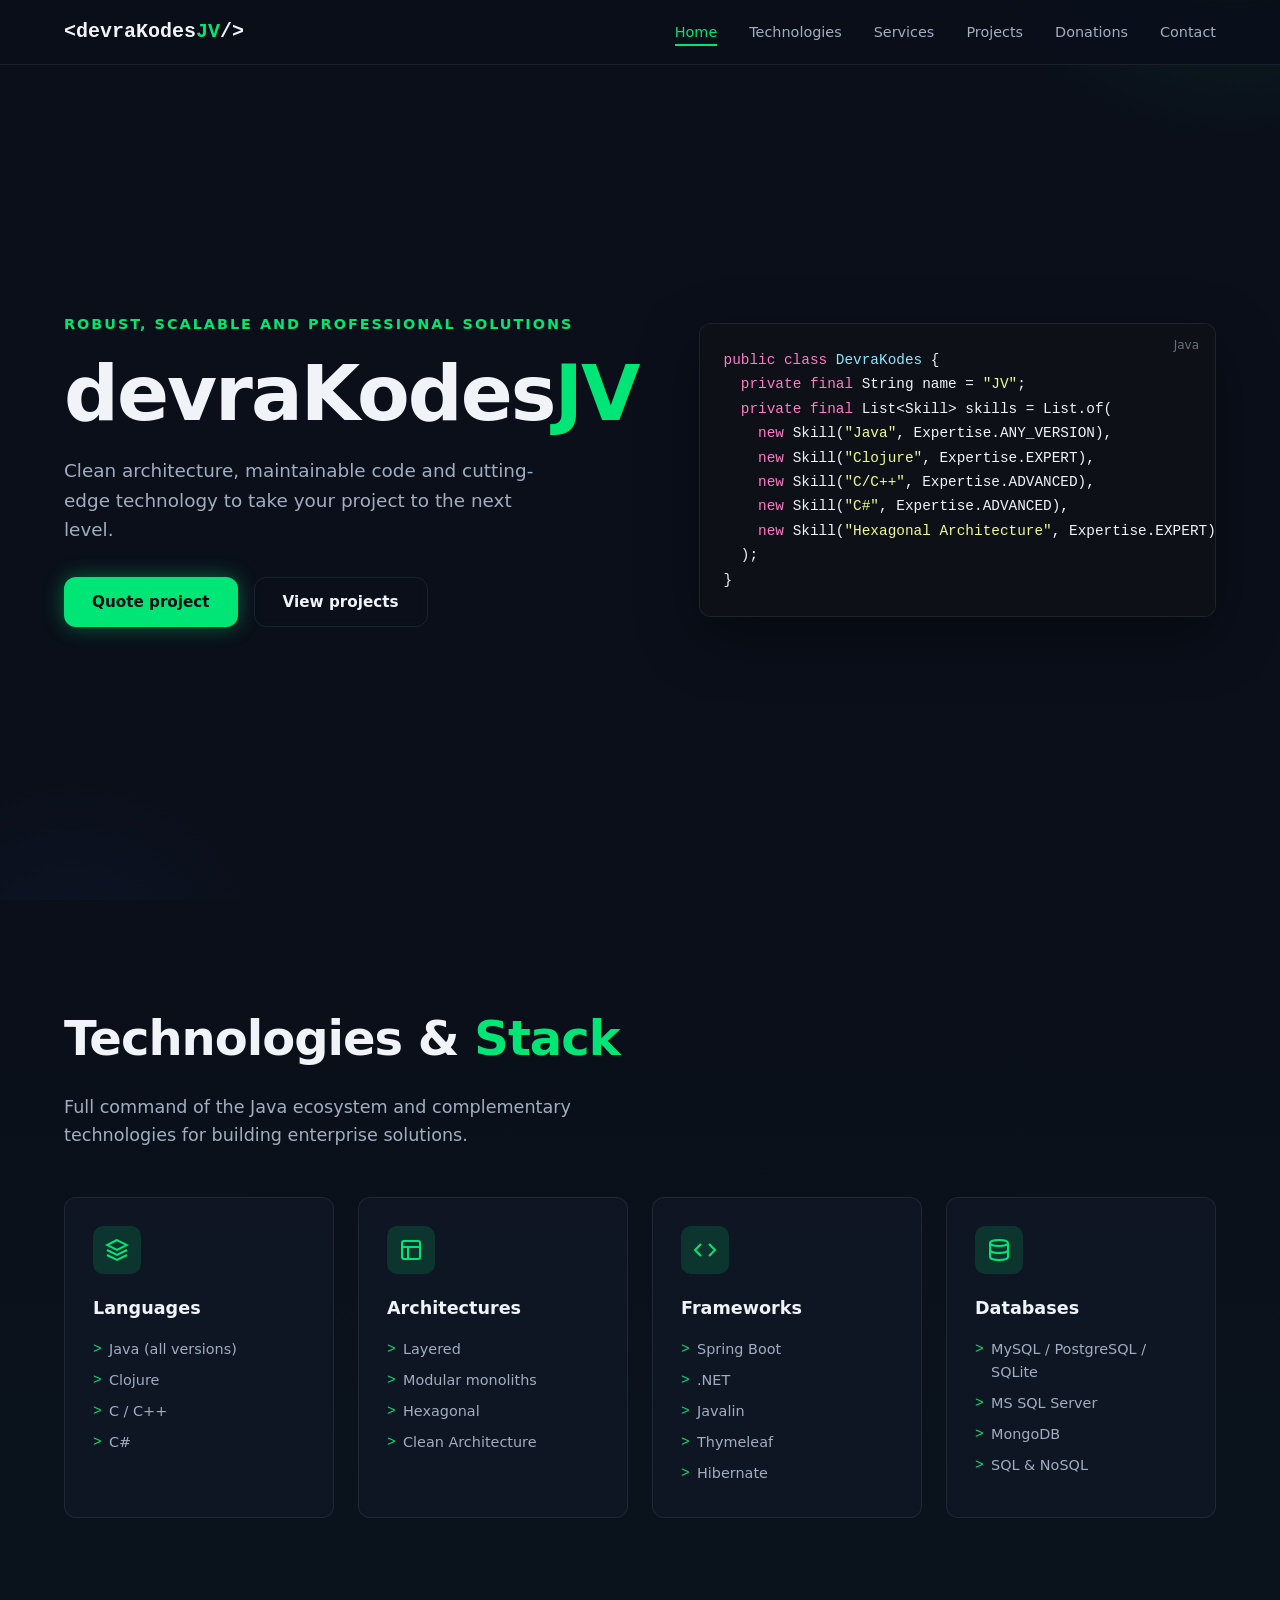
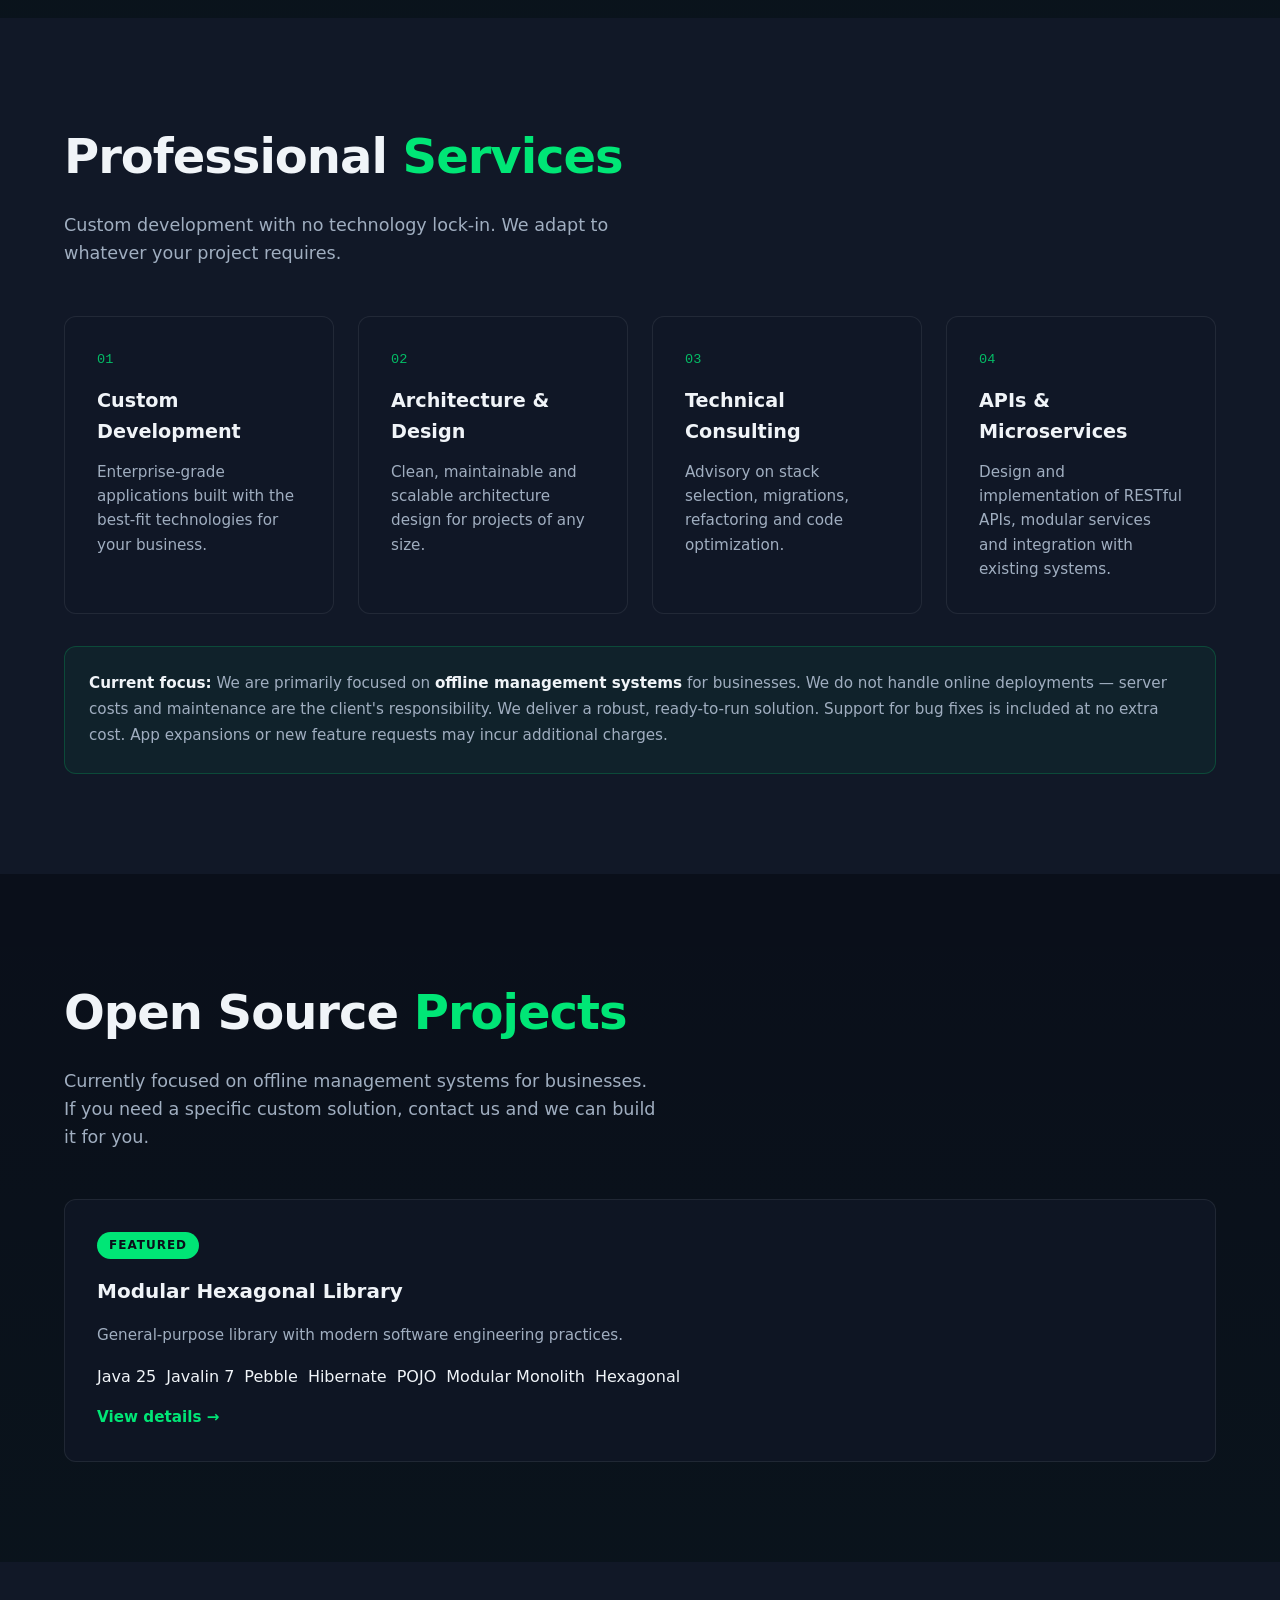
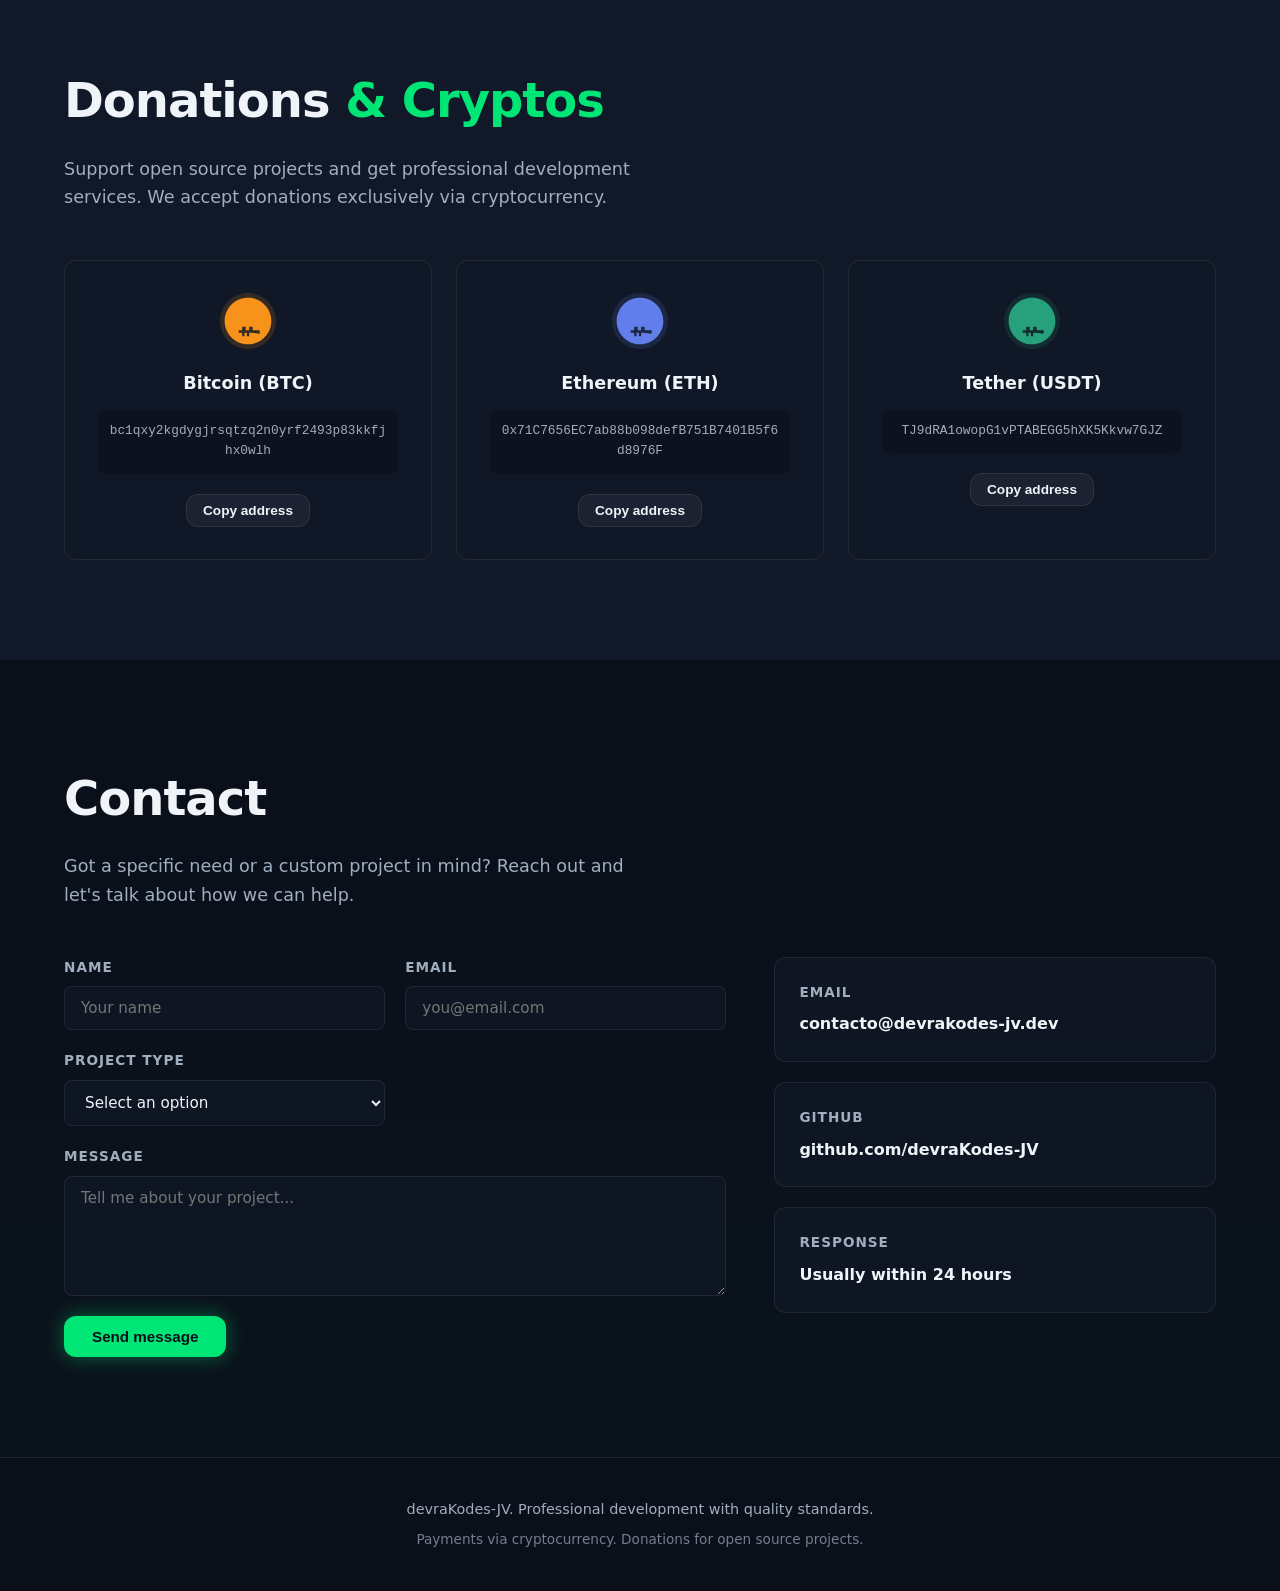
==== commit 38422cfc: "new design" ====
--- a/index.html
+++ b/index.html
@@ -150,11 +150,11 @@
       <h2 class="section-title">Open Source <span class="accent">Projects</span></h2>
       <p class="section-desc">Currently focused on offline management systems for businesses. If you need a specific custom solution, contact us and we can build it for you.</p>
       
-      <div class="project-card featured">
-        <div class="project-badge">Featured</div>
-        <div class="project-content">
+      <div class="projects-grid">
+        <a href="projects/library.html" class="project-card">
+          <div class="project-badge">Featured</div>
           <h3>Modular Hexagonal Library</h3>
-          <p class="project-desc">A general-purpose library built with modern software engineering practices.</p>
+          <p class="project-desc">General-purpose library with modern software engineering practices.</p>
           <div class="project-tags">
             <span class="tag">Java 25</span>
             <span class="tag">Javalin 7</span>
@@ -164,22 +164,8 @@
             <span class="tag">Modular Monolith</span>
             <span class="tag">Hexagonal</span>
           </div>
-          <div class="project-meta">
-            <div class="meta-item">
-              <span class="meta-label">Architecture</span>
-              <span class="meta-value">Modular Monolith</span>
-            </div>
-            <div class="meta-item">
-              <span class="meta-label">Pattern</span>
-              <span class="meta-value">Hexagonal per module</span>
-            </div>
-            <div class="meta-item">
-              <span class="meta-label">Approach</span>
-              <span class="meta-value">Pure POJO</span>
-            </div>
-          </div>
-          <p class="project-extra">Each module strictly follows hexagonal architecture, ensuring framework independence, extreme testability and easy maintainability.</p>
-        </div>
+          <span class="project-link">View details →</span>
+        </a>
       </div>
     </div>
   </section>
--- a/styles.css
+++ b/styles.css
@@ -478,18 +478,28 @@
   background: linear-gradient(180deg, transparent 0%, rgba(0, 230, 118, 0.02) 100%);
 }
 
+.projects-grid {
+  display: grid;
+  grid-template-columns: repeat(auto-fit, minmax(320px, 1fr));
+  gap: 24px;
+}
+
 .project-card {
   background: var(--bg-card);
   border: 1px solid var(--border);
   border-radius: var(--radius);
-  padding: 40px;
+  padding: 32px;
   transition: all var(--transition);
   position: relative;
+  display: flex;
+  flex-direction: column;
+  gap: 16px;
 }
 
 .project-card:hover {
   border-color: rgba(0, 230, 118, 0.3);
   box-shadow: 0 20px 60px rgba(0, 0, 0, 0.3);
+  transform: translateY(-6px);
 }
 
 .project-card.featured {
@@ -505,81 +515,32 @@
   font-weight: 700;
   padding: 4px 12px;
   border-radius: 20px;
-  margin-bottom: 20px;
   letter-spacing: 1px;
   text-transform: uppercase;
-}
-
-.project-content h3 {
-  font-size: 1.5rem;
-  margin-bottom: 12px;
+  align-self: flex-start;
+}
+
+.project-card h3 {
+  font-size: 1.25rem;
   font-weight: 700;
 }
 
 .project-desc {
   color: var(--text-secondary);
-  margin-bottom: 20px;
-  font-size: 1rem;
+  font-size: 0.95rem;
 }
 
 .project-tags {
   display: flex;
   flex-wrap: wrap;
   gap: 10px;
-  margin-bottom: 24px;
-}
-
-.tag {
-  background: rgba(255, 255, 255, 0.05);
-  border: 1px solid var(--border);
-  color: var(--text-secondary);
-  padding: 6px 14px;
-  border-radius: 20px;
-  font-size: 0.8rem;
-  font-weight: 500;
-  transition: all var(--transition);
-}
-
-.tag:hover {
-  border-color: var(--accent);
-  color: var(--accent);
-}
-
-.project-meta {
-  display: grid;
-  grid-template-columns: repeat(auto-fit, minmax(180px, 1fr));
-  gap: 16px;
-  margin-bottom: 20px;
-  padding: 20px;
-  background: rgba(0, 0, 0, 0.2);
-  border-radius: 8px;
-}
-
-.meta-item {
-  display: flex;
-  flex-direction: column;
-  gap: 4px;
-}
-
-.meta-label {
-  font-size: 0.75rem;
-  color: var(--text-secondary);
-  text-transform: uppercase;
-  letter-spacing: 1px;
-}
-
-.meta-value {
+}
+
+.project-link {
+  margin-top: auto;
+  color: var(--accent);
   font-weight: 600;
-  color: var(--accent);
   font-size: 0.95rem;
-}
-
-.project-extra {
-  color: var(--text-secondary);
-  font-size: 0.95rem;
-  border-left: 3px solid var(--accent);
-  padding-left: 16px;
-  font-style: italic;
 }
 
 .donations-section {
@@ -828,3 +789,131 @@
     width: 100%;
   }
 }
+
+/* Project Detail Page */
+.hero-tags {
+  display: flex;
+  flex-wrap: wrap;
+  gap: 10px;
+  margin-top: 20px;
+}
+
+.hero-tags .tag {
+  background: rgba(255, 255, 255, 0.1);
+  border-color: rgba(255, 255, 255, 0.2);
+}
+
+.detail-grid {
+  display: grid;
+  grid-template-columns: repeat(auto-fit, minmax(280px, 1fr));
+  gap: 24px;
+}
+
+.detail-card {
+  background: var(--bg-card);
+  border: 1px solid var(--border);
+  border-radius: var(--radius);
+  padding: 28px;
+  transition: all var(--transition);
+}
+
+.detail-card:hover {
+  border-color: rgba(0, 230, 118, 0.3);
+  transform: translateY(-4px);
+}
+
+.detail-card h3 {
+  font-size: 1.1rem;
+  margin-bottom: 12px;
+  color: var(--accent);
+}
+
+.detail-card p,
+.detail-card li {
+  color: var(--text-secondary);
+  font-size: 0.95rem;
+  line-height: 1.7;
+}
+
+.detail-card ul {
+  list-style: none;
+  padding: 0;
+}
+
+.detail-card ul li {
+  padding: 6px 0;
+  padding-left: 20px;
+  position: relative;
+}
+
+.detail-card ul li::before {
+  content: '>';
+  position: absolute;
+  left: 0;
+  color: var(--accent);
+  font-family: 'Courier New', Courier, monospace;
+}
+
+.alt-section {
+  background: var(--bg-secondary);
+}
+
+.features-grid {
+  display: grid;
+  grid-template-columns: repeat(auto-fit, minmax(260px, 1fr));
+  gap: 24px;
+}
+
+.feature-card {
+  background: var(--bg-card);
+  border: 1px solid var(--border);
+  border-radius: var(--radius);
+  padding: 28px;
+  transition: all var(--transition);
+  position: relative;
+}
+
+.feature-card:hover {
+  border-color: rgba(0, 230, 118, 0.3);
+  transform: translateY(-4px);
+}
+
+.feature-number {
+  font-family: 'Courier New', Courier, monospace;
+  font-size: 0.85rem;
+  color: var(--accent);
+  margin-bottom: 12px;
+  opacity: 0.8;
+}
+
+.feature-card h4 {
+  font-size: 1.1rem;
+  margin-bottom: 10px;
+  font-weight: 600;
+}
+
+.feature-card p {
+  color: var(--text-secondary);
+  font-size: 0.9rem;
+  line-height: 1.6;
+}
+
+.structure-block {
+  background: var(--code-bg);
+  border: 1px solid var(--border);
+  border-radius: var(--radius);
+  padding: 24px;
+  overflow-x: auto;
+}
+
+.structure-block pre {
+  font-family: 'Courier New', Courier, monospace;
+  font-size: 0.9rem;
+  line-height: 1.7;
+  color: var(--text-primary);
+}
+
+.cta-section {
+  background: linear-gradient(180deg, transparent 0%, rgba(0, 230, 118, 0.02) 100%);
+  text-align: center;
+}
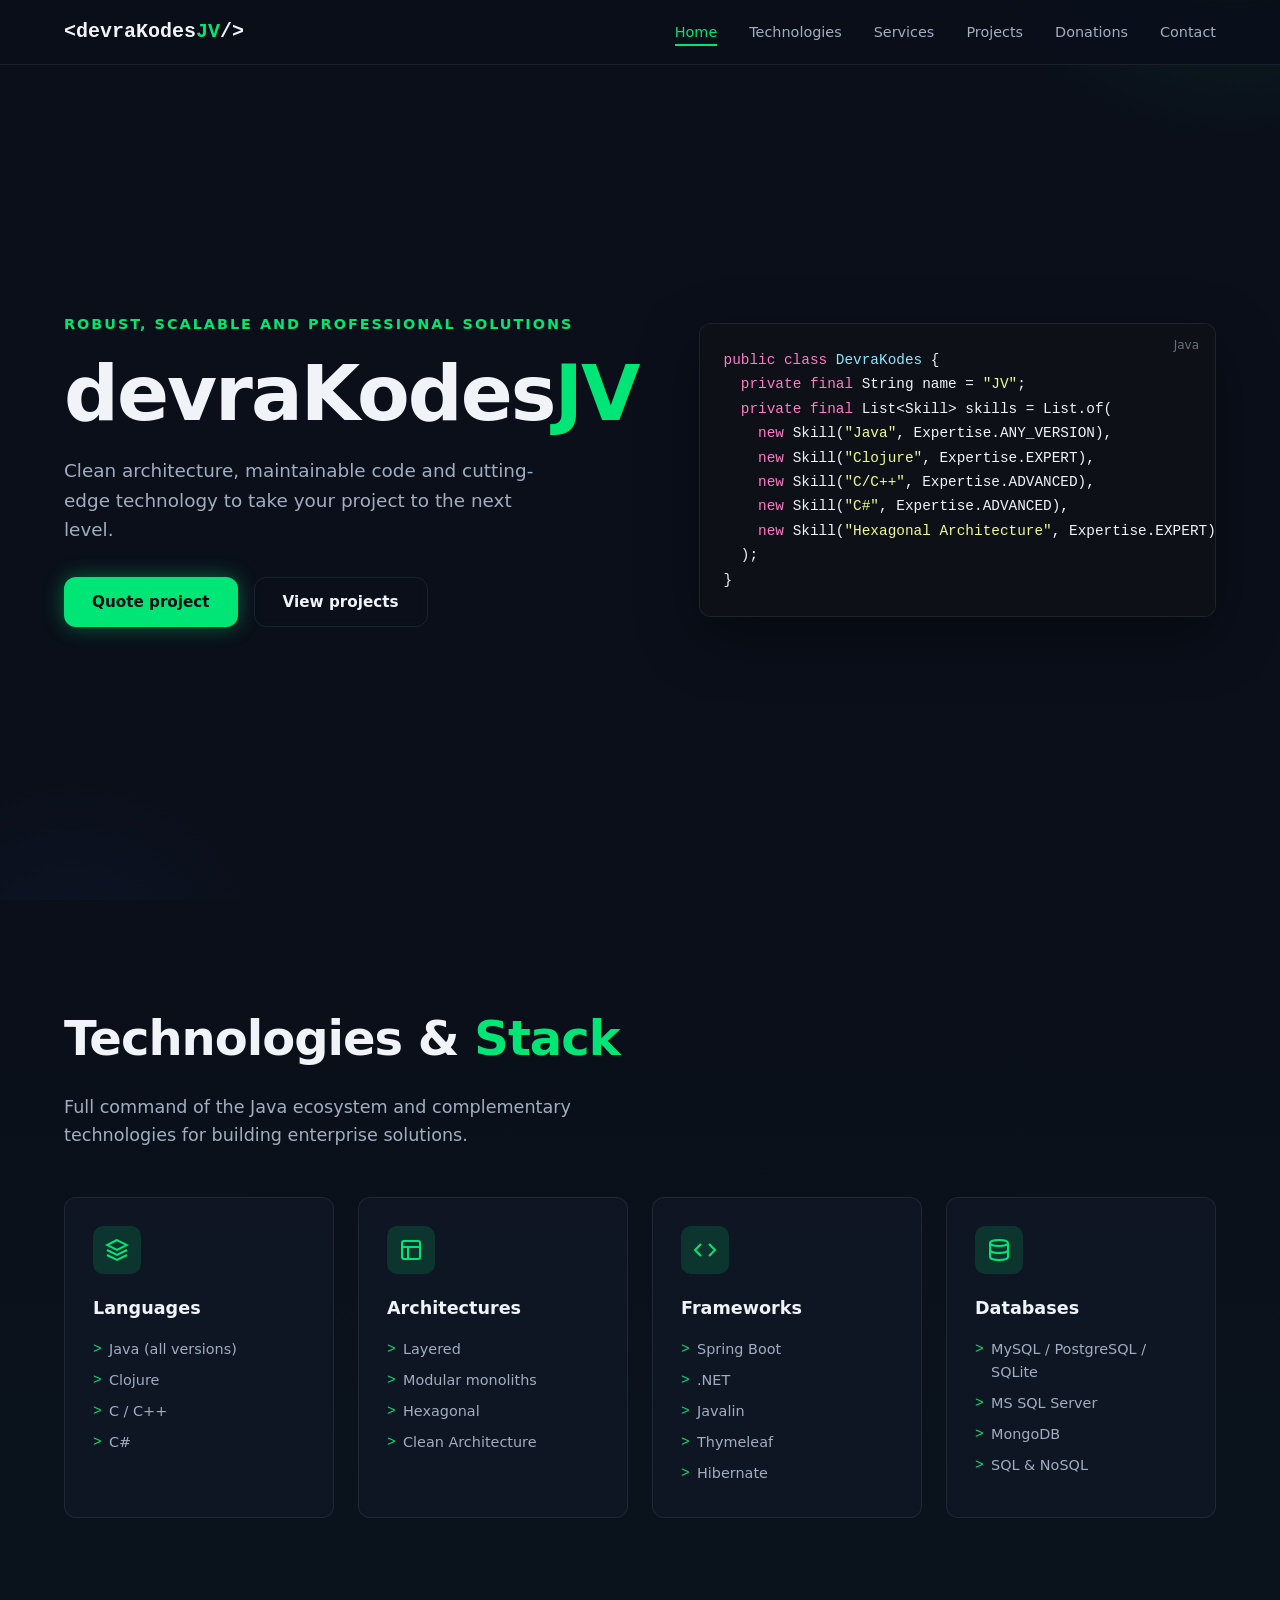
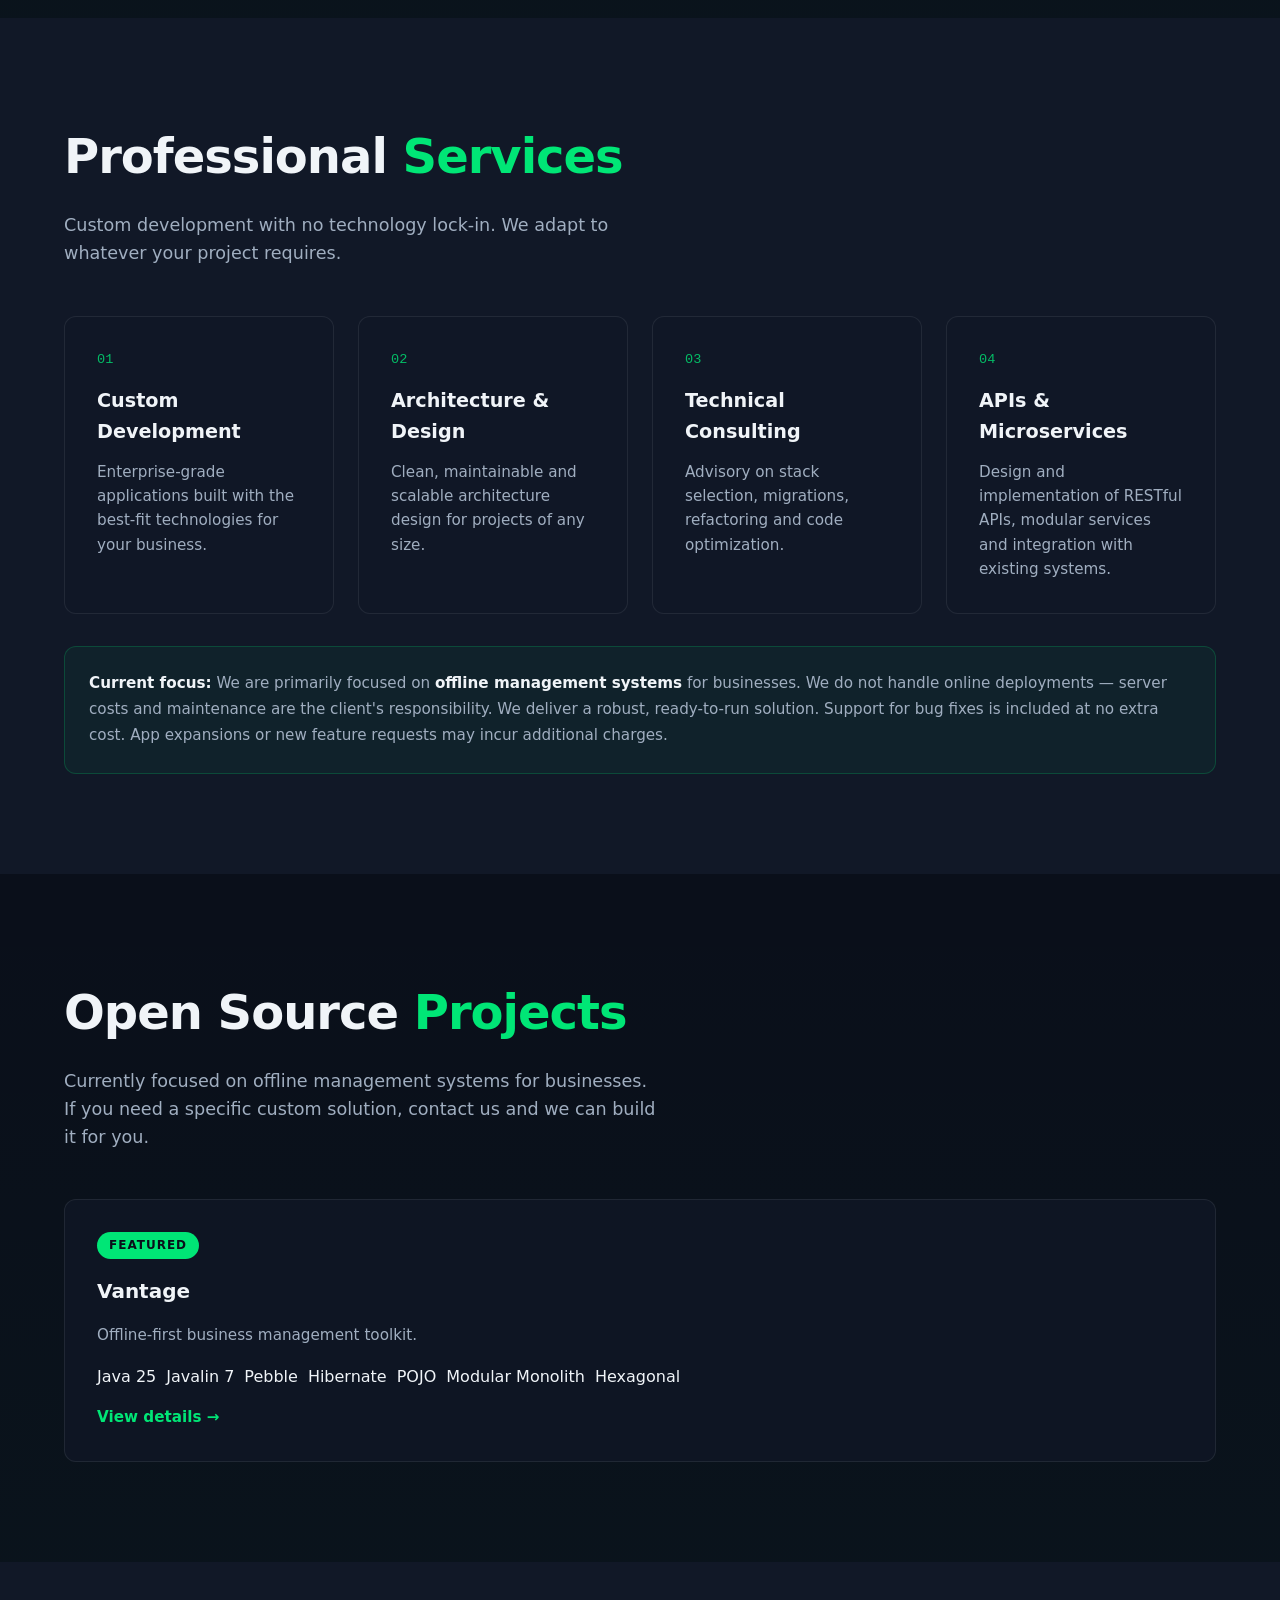
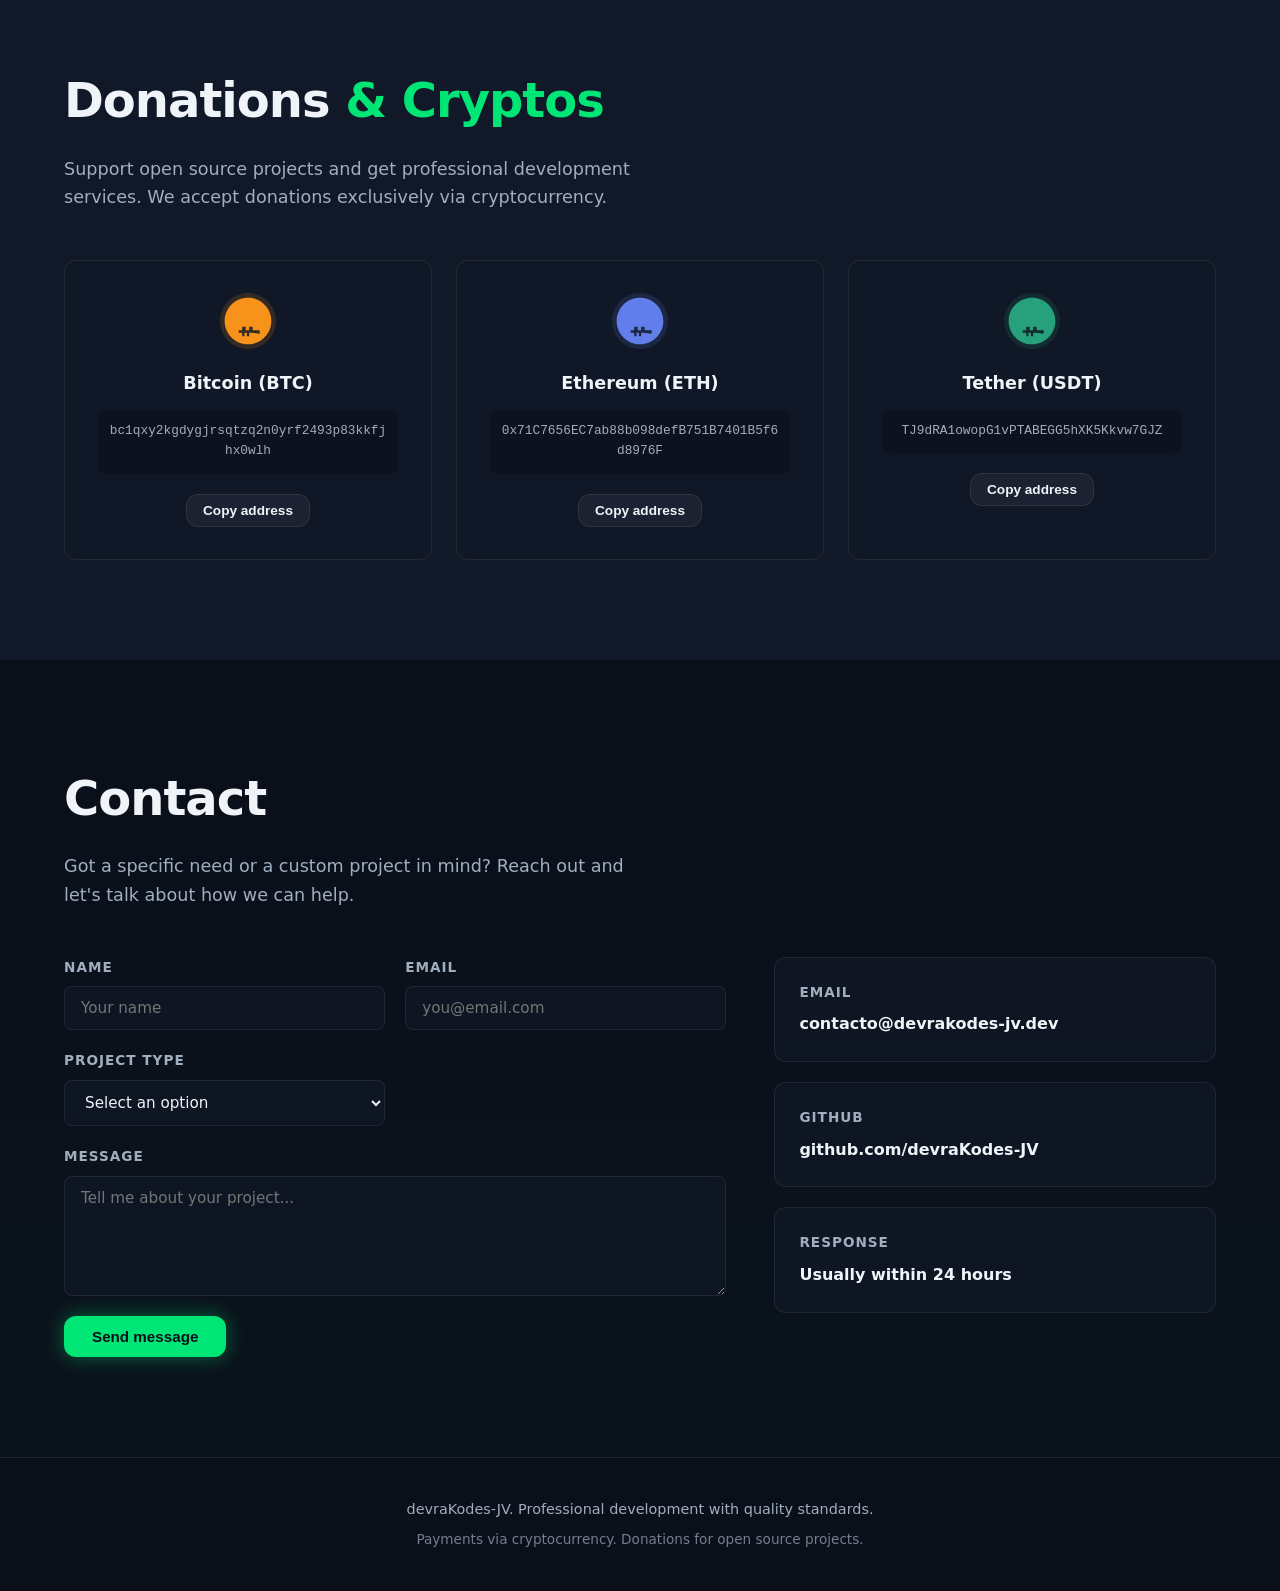
==== commit 327fbc88: "rename" ====
--- a/index.html
+++ b/index.html
@@ -151,10 +151,10 @@
       <p class="section-desc">Currently focused on offline management systems for businesses. If you need a specific custom solution, contact us and we can build it for you.</p>
       
       <div class="projects-grid">
-        <a href="projects/library.html" class="project-card">
+        <a href="projects/vantage.html" class="project-card">
           <div class="project-badge">Featured</div>
-          <h3>Modular Hexagonal Library</h3>
-          <p class="project-desc">General-purpose library with modern software engineering practices.</p>
+          <h3>Vantage</h3>
+          <p class="project-desc">Offline-first business management toolkit.</p>
           <div class="project-tags">
             <span class="tag">Java 25</span>
             <span class="tag">Javalin 7</span>
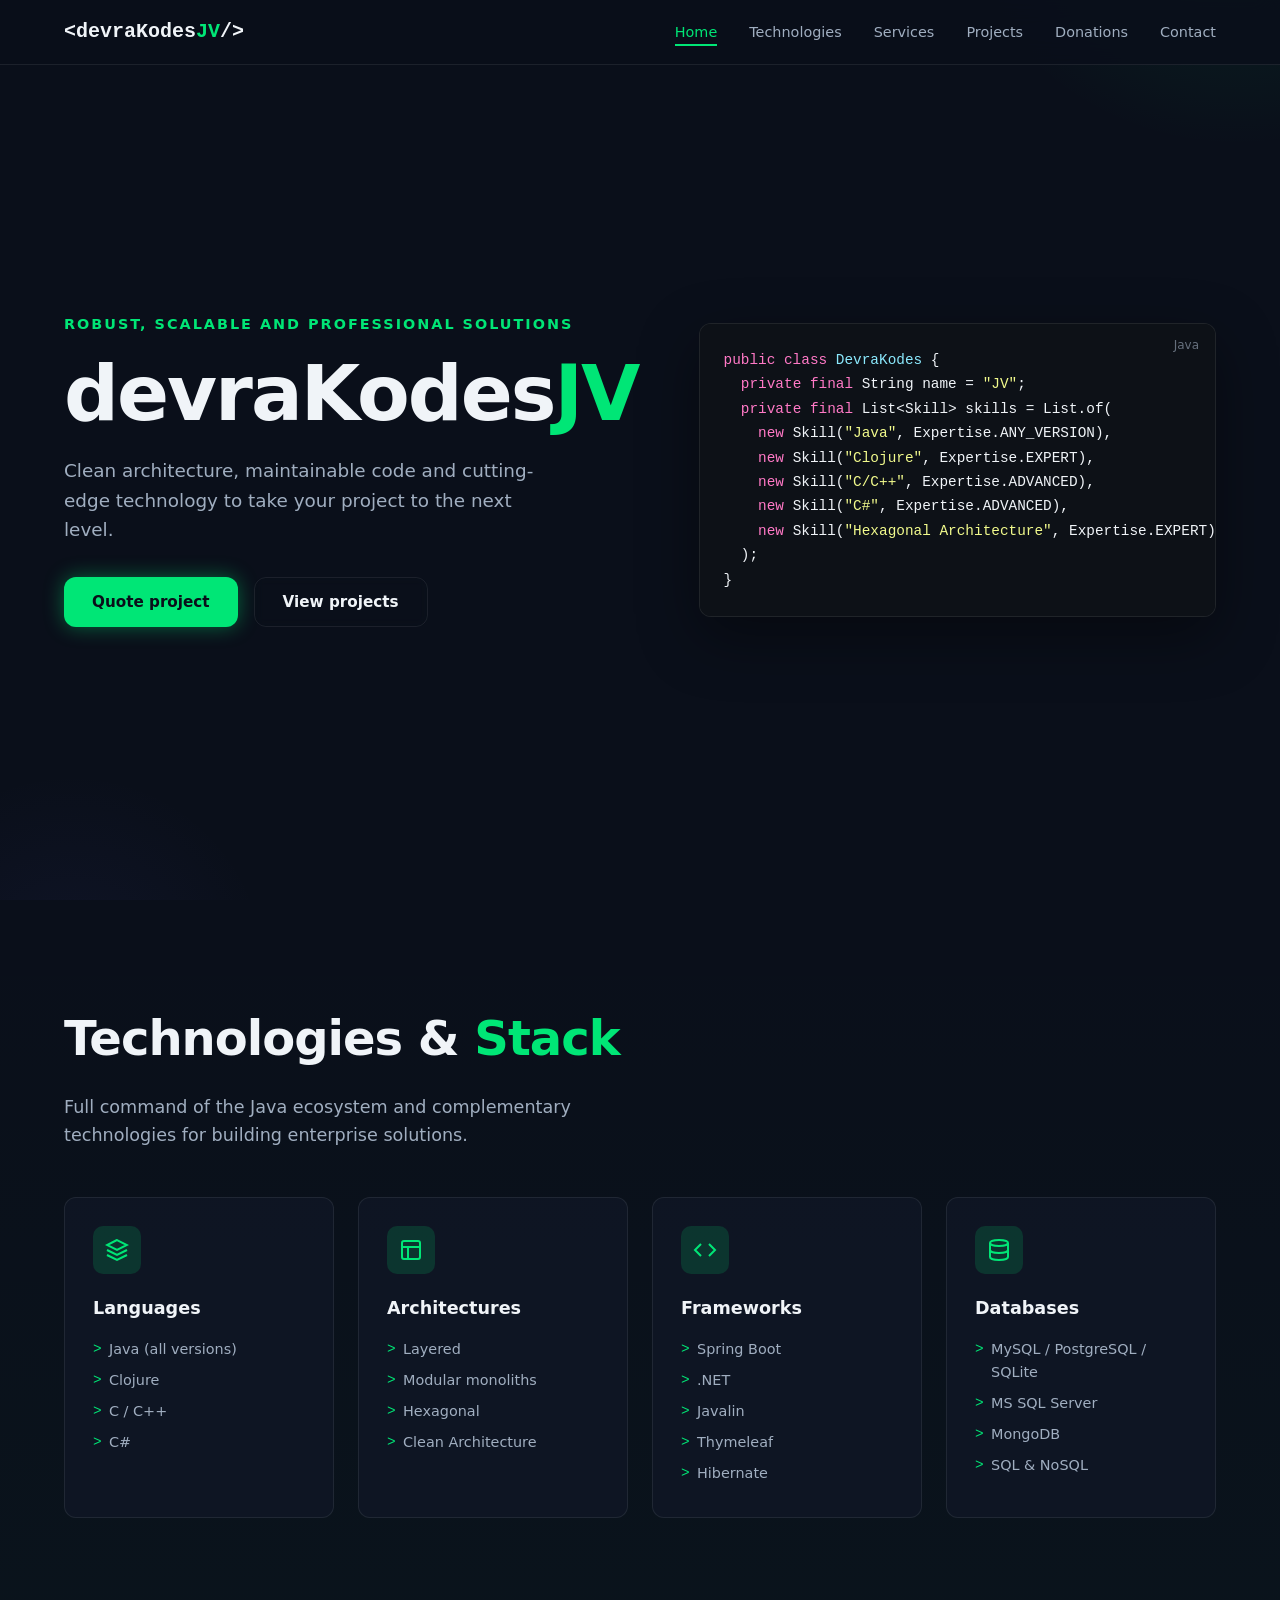
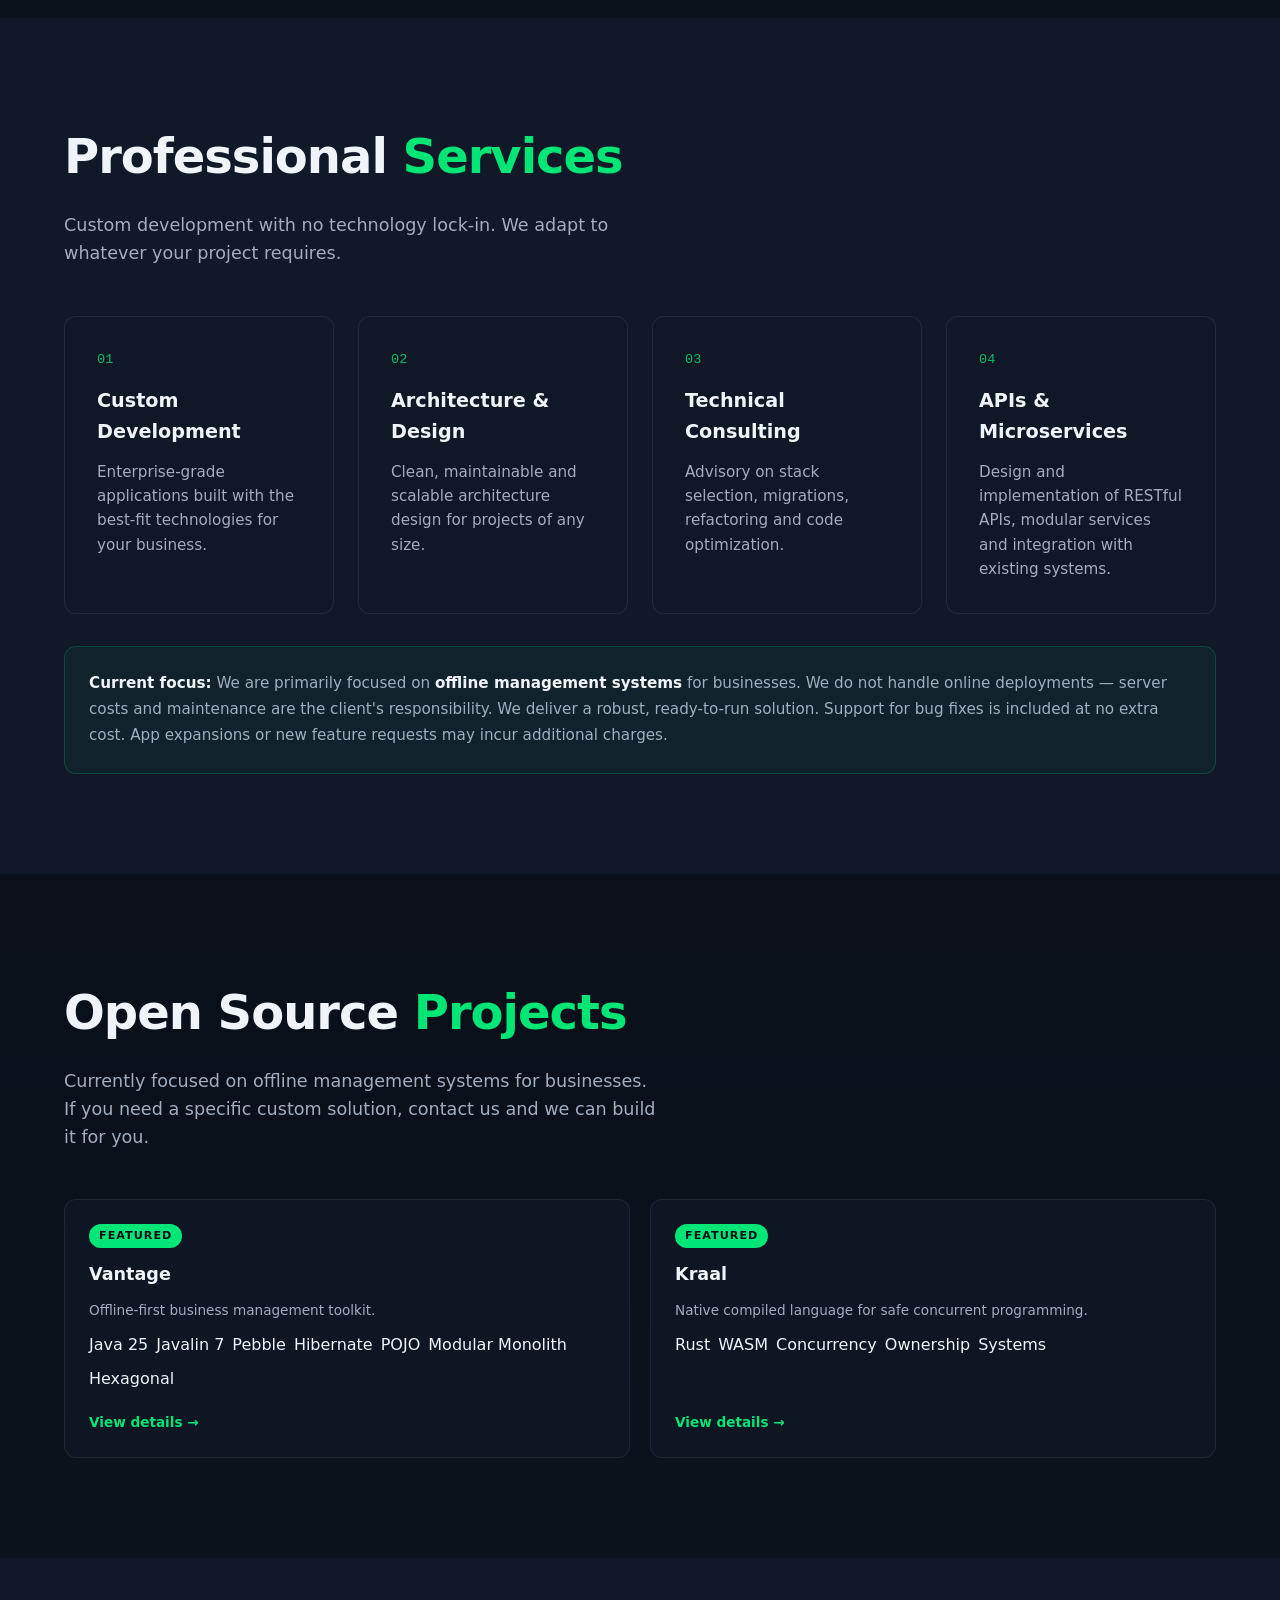
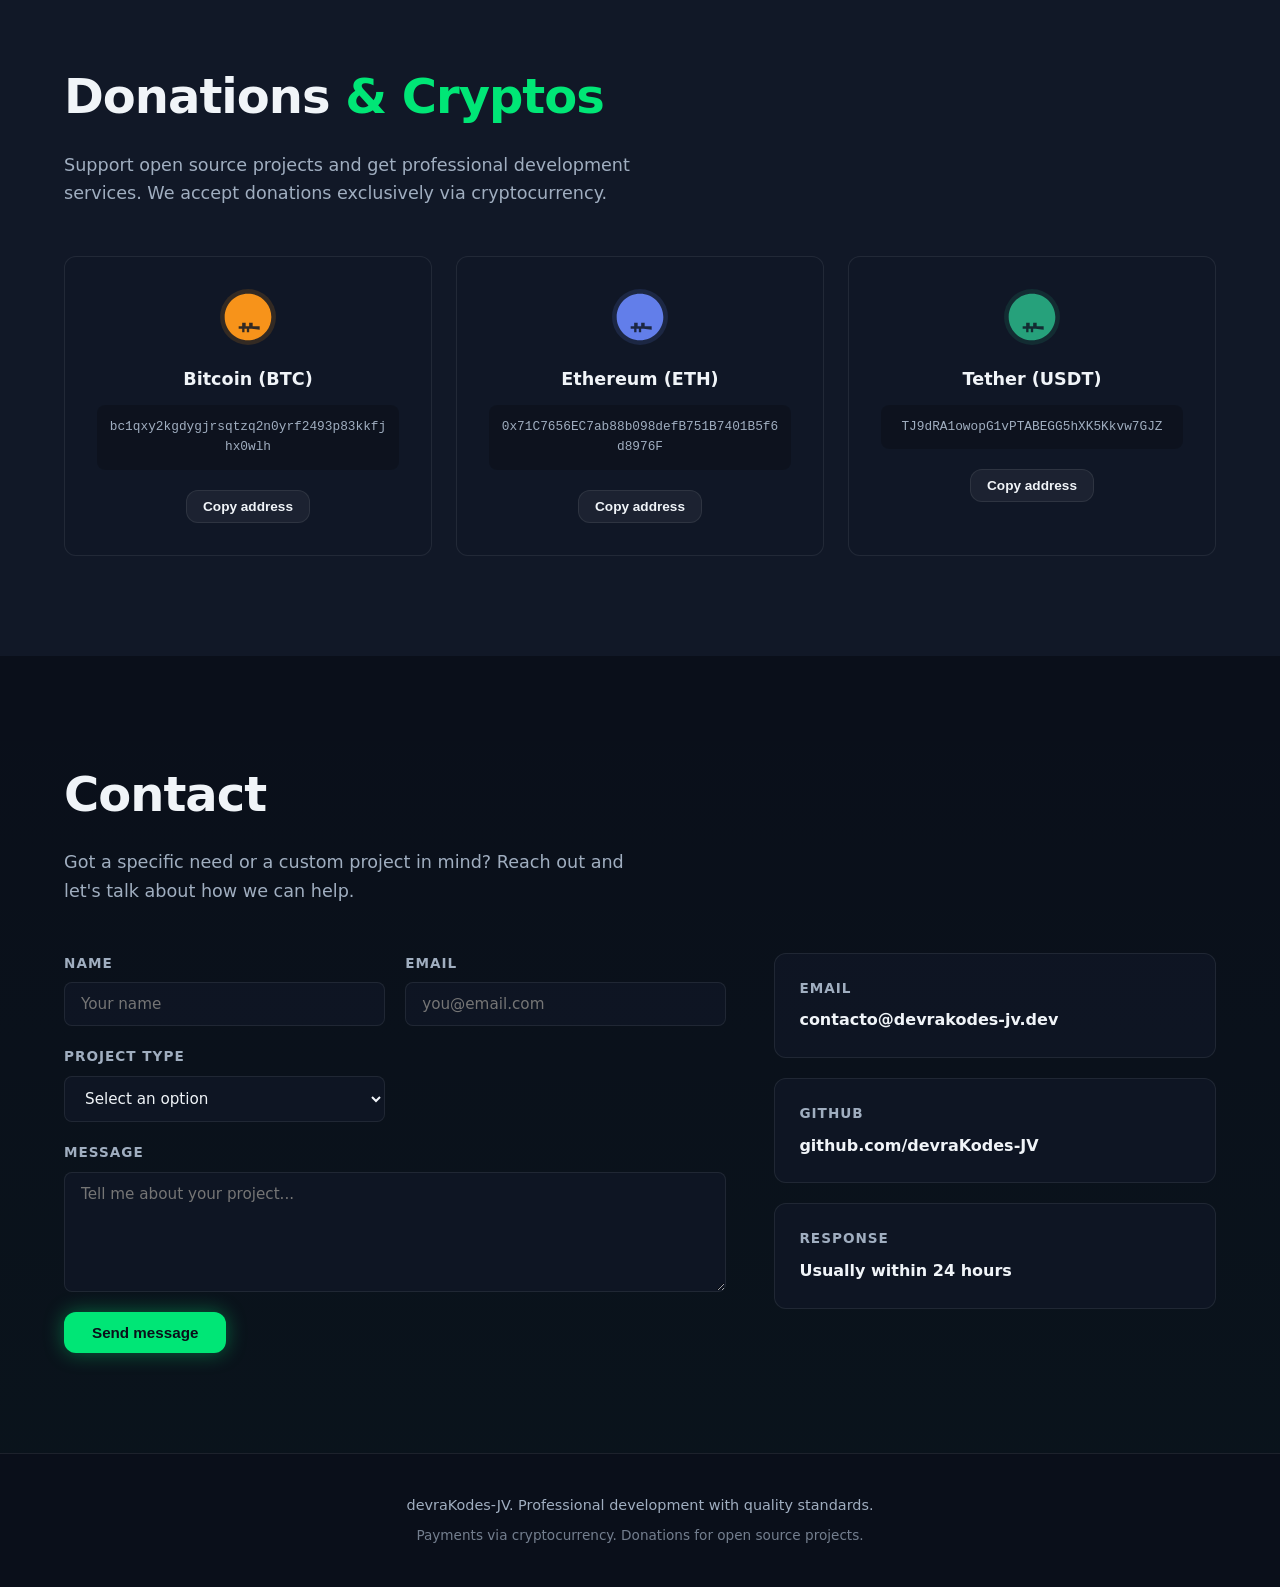
==== commit a85d1690: "kraal added" ====
--- a/index.html
+++ b/index.html
@@ -166,6 +166,19 @@
           </div>
           <span class="project-link">View details →</span>
         </a>
+        <a href="projects/kraal.html" class="project-card">
+          <div class="project-badge">Featured</div>
+          <h3>Kraal</h3>
+          <p class="project-desc">Native compiled language for safe concurrent programming.</p>
+          <div class="project-tags">
+            <span class="tag">Rust</span>
+            <span class="tag">WASM</span>
+            <span class="tag">Concurrency</span>
+            <span class="tag">Ownership</span>
+            <span class="tag">Systems</span>
+          </div>
+          <span class="project-link">View details →</span>
+        </a>
       </div>
     </div>
   </section>
--- a/styles.css
+++ b/styles.css
@@ -480,26 +480,26 @@
 
 .projects-grid {
   display: grid;
-  grid-template-columns: repeat(auto-fit, minmax(320px, 1fr));
-  gap: 24px;
+  grid-template-columns: repeat(auto-fit, minmax(280px, 1fr));
+  gap: 20px;
 }
 
 .project-card {
   background: var(--bg-card);
   border: 1px solid var(--border);
   border-radius: var(--radius);
-  padding: 32px;
+  padding: 24px;
   transition: all var(--transition);
   position: relative;
   display: flex;
   flex-direction: column;
-  gap: 16px;
+  gap: 12px;
 }
 
 .project-card:hover {
   border-color: rgba(0, 230, 118, 0.3);
-  box-shadow: 0 20px 60px rgba(0, 0, 0, 0.3);
-  transform: translateY(-6px);
+  box-shadow: 0 12px 40px rgba(0, 0, 0, 0.3);
+  transform: translateY(-4px);
 }
 
 .project-card.featured {
@@ -511,9 +511,9 @@
   display: inline-block;
   background: var(--accent);
   color: var(--bg-primary);
-  font-size: 0.75rem;
+  font-size: 0.7rem;
   font-weight: 700;
-  padding: 4px 12px;
+  padding: 3px 10px;
   border-radius: 20px;
   letter-spacing: 1px;
   text-transform: uppercase;
@@ -521,26 +521,28 @@
 }
 
 .project-card h3 {
-  font-size: 1.25rem;
+  font-size: 1.1rem;
   font-weight: 700;
 }
 
 .project-desc {
   color: var(--text-secondary);
-  font-size: 0.95rem;
+  font-size: 0.85rem;
+  line-height: 1.5;
 }
 
 .project-tags {
   display: flex;
   flex-wrap: wrap;
-  gap: 10px;
+  gap: 8px;
 }
 
 .project-link {
   margin-top: auto;
   color: var(--accent);
   font-weight: 600;
-  font-size: 0.95rem;
+  font-size: 0.85rem;
+  padding-top: 8px;
 }
 
 .donations-section {
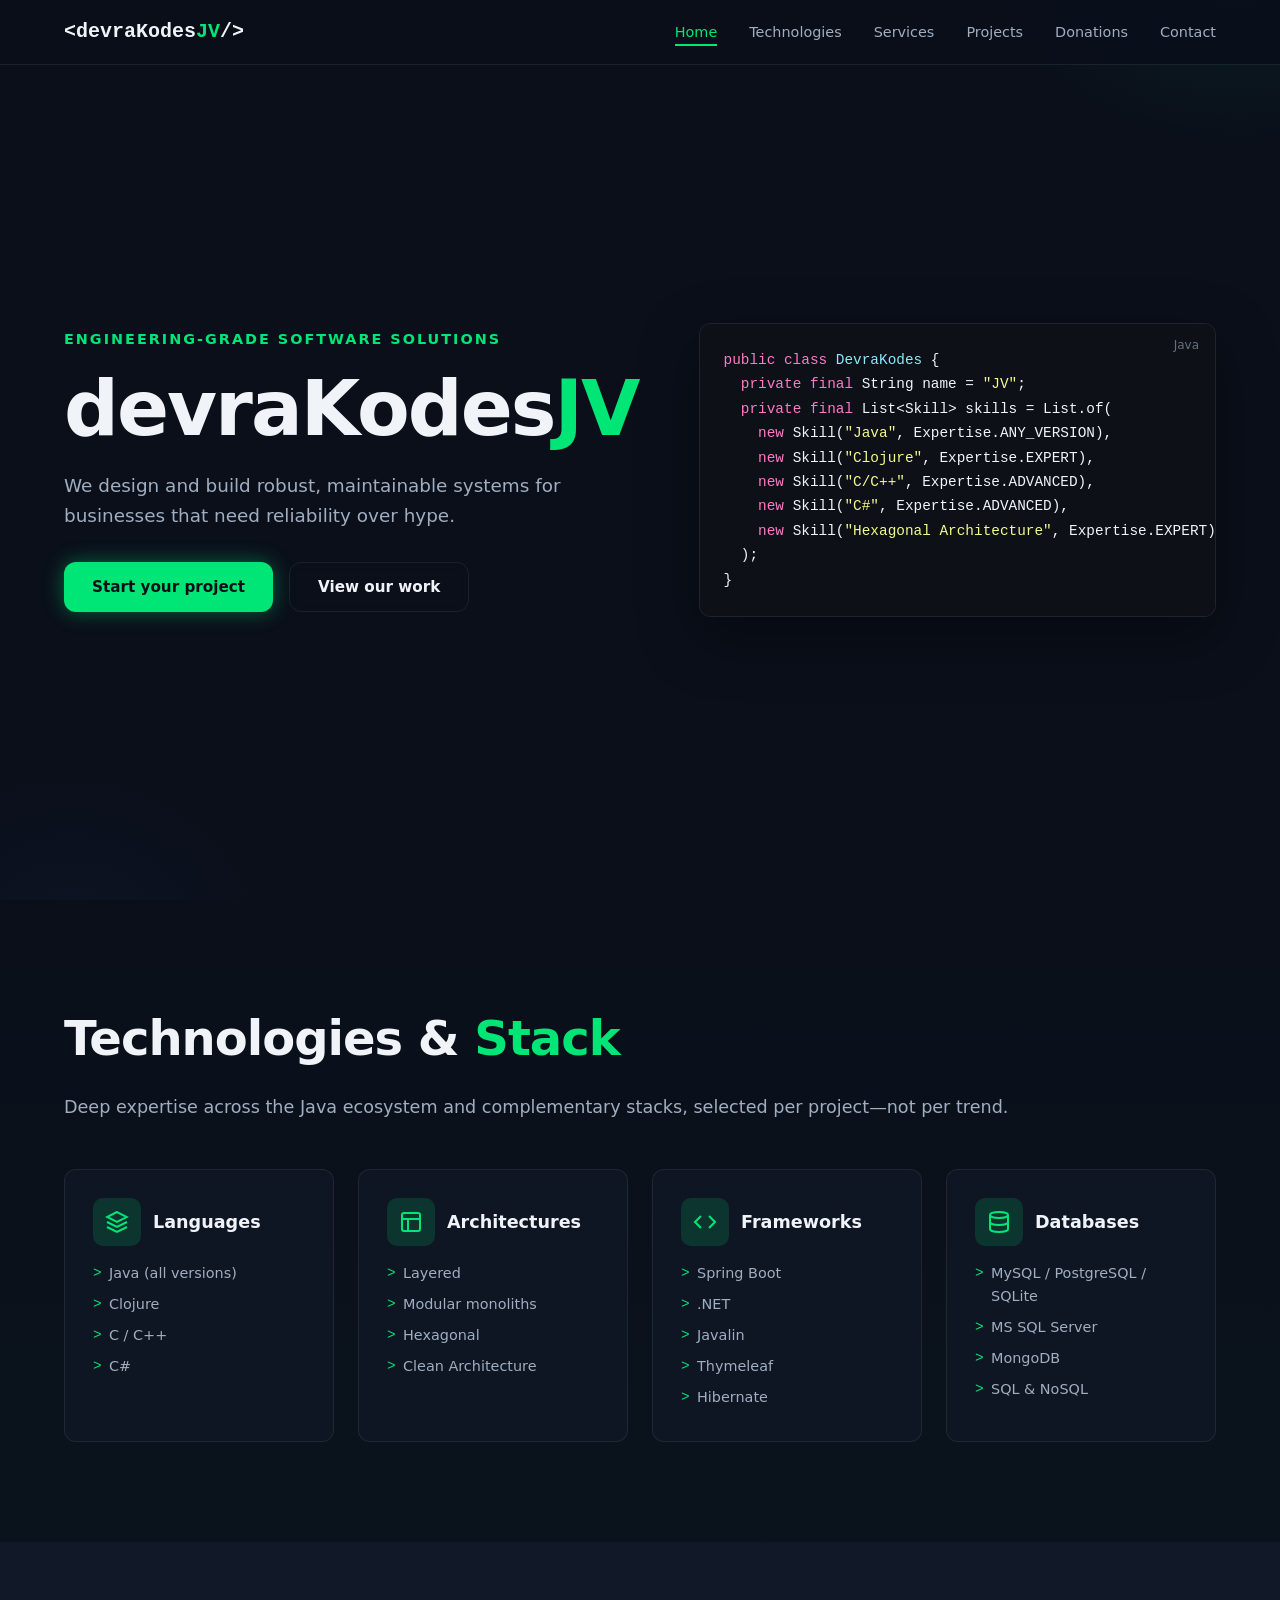
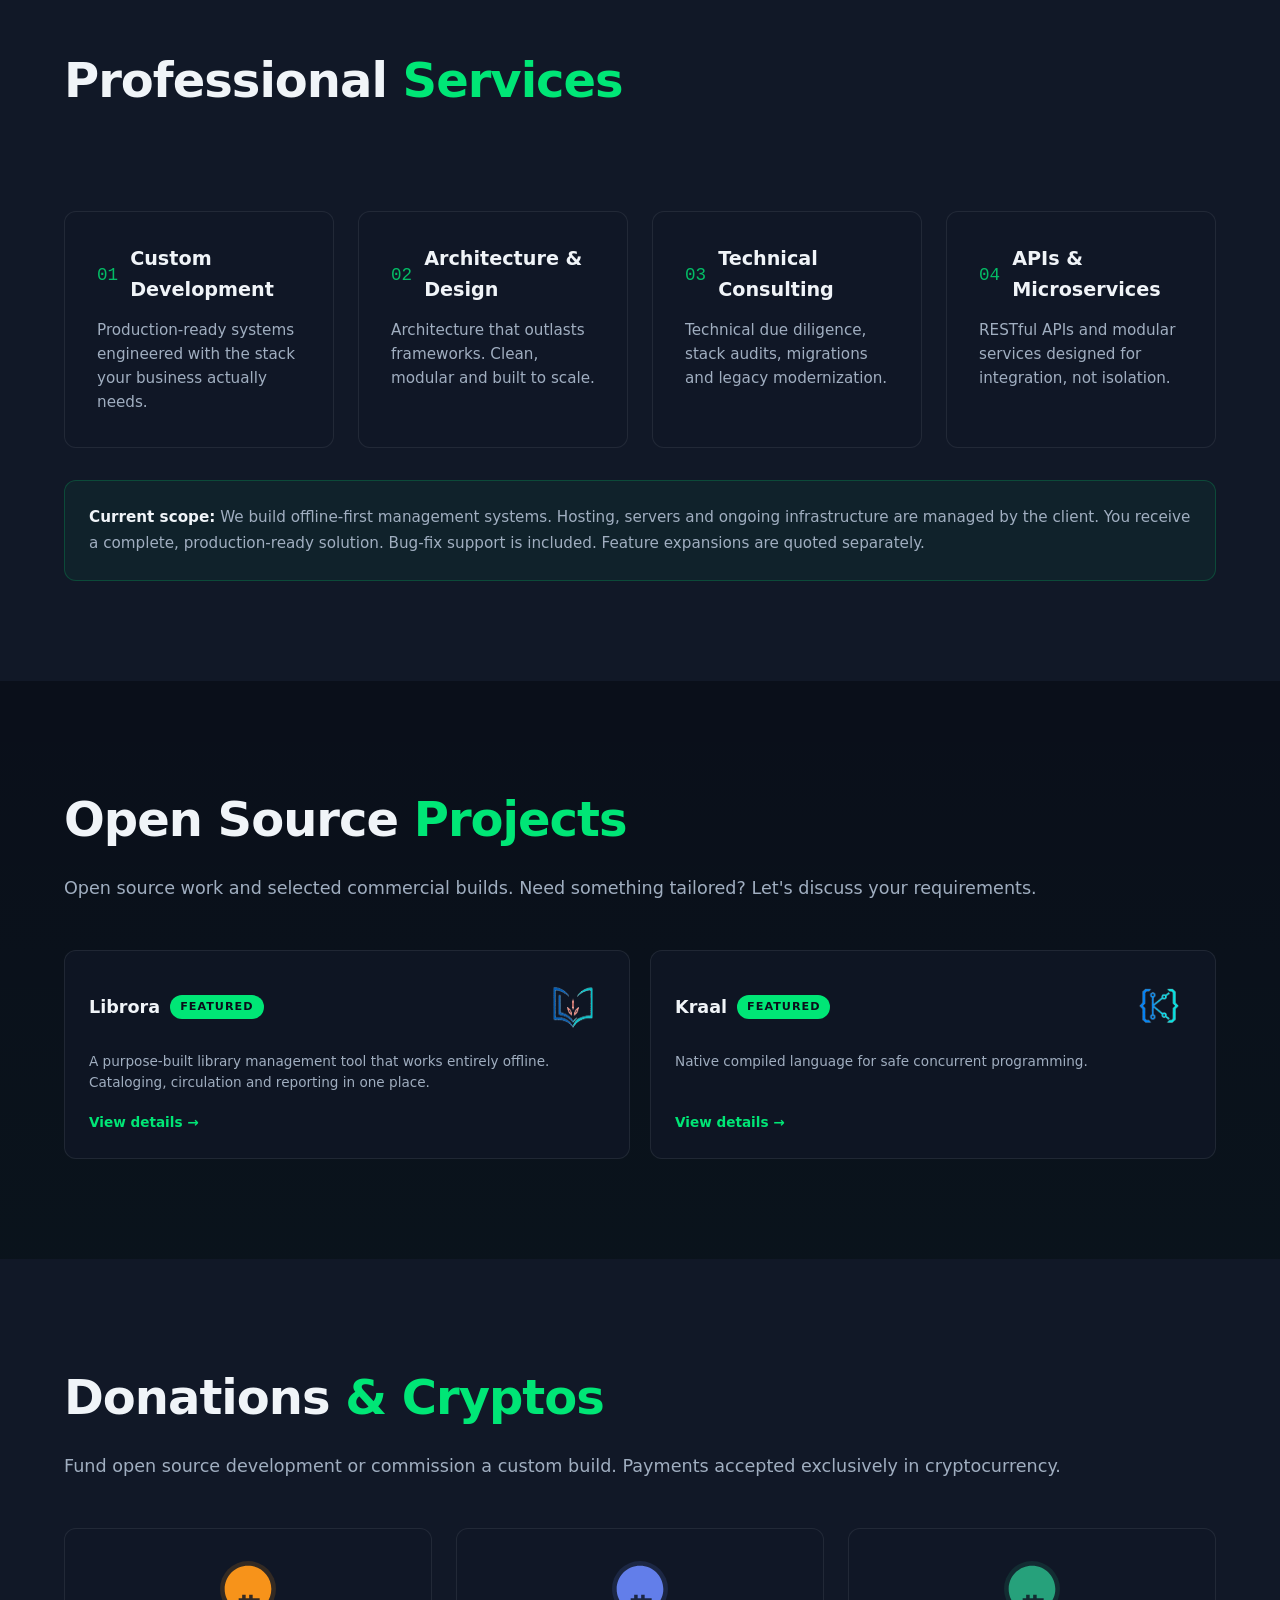
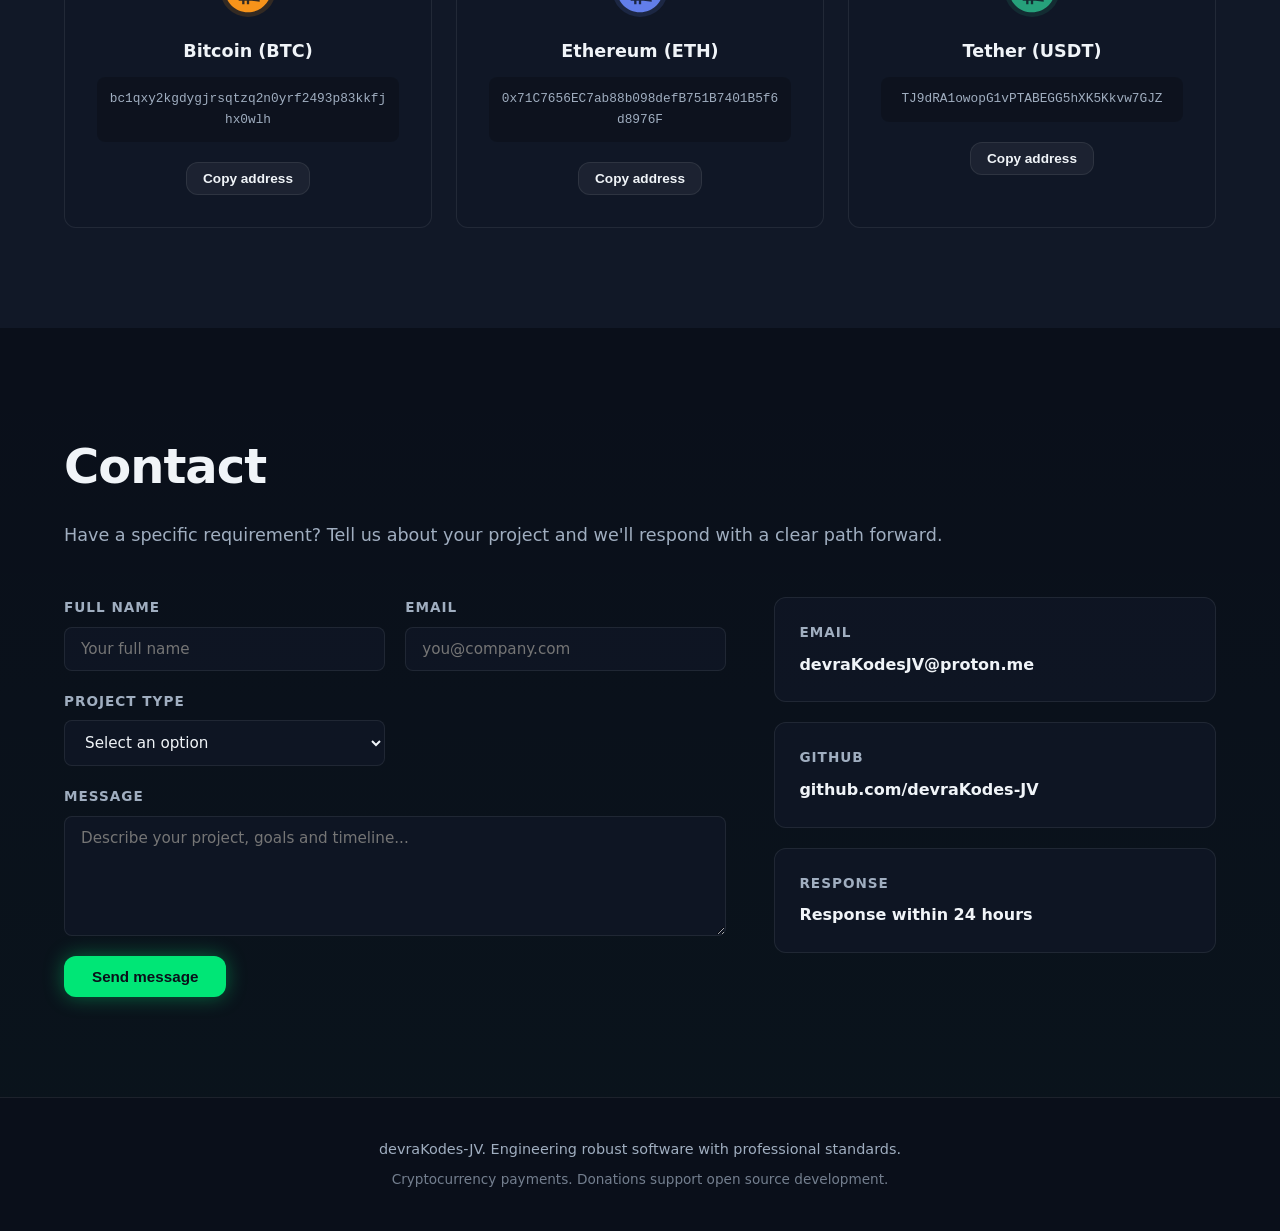
==== commit 3fdbe5d2: "new changes" ====
--- a/index.html
+++ b/index.html
@@ -29,12 +29,12 @@
   <header id="home" class="hero">
     <div class="container">
       <div class="hero-content">
-        <p class="hero-pre">Robust, scalable and professional solutions</p>
+        <p class="hero-pre">Engineering-grade software solutions</p>
         <h1 class="hero-title">devraKodes<span class="hero-accent">JV</span></h1>
-        <p class="hero-sub">Clean architecture, maintainable code and cutting-edge technology to take your project to the next level.</p>
+        <p class="hero-sub">We design and build robust, maintainable systems for businesses that need reliability over hype.</p>
         <div class="hero-cta">
-          <a href="#contact" class="btn btn-primary">Quote project</a>
-          <a href="#projects" class="btn btn-secondary">View projects</a>
+          <a href="#contact" class="btn btn-primary">Start your project</a>
+          <a href="#projects" class="btn btn-secondary">View our work</a>
         </div>
       </div>
       <div class="hero-code">
@@ -55,14 +55,16 @@
   <section id="technologies" class="section tech-section">
     <div class="container">
       <h2 class="section-title">Technologies & <span class="accent">Stack</span></h2>
-      <p class="section-desc">Full command of the Java ecosystem and complementary technologies for building enterprise solutions.</p>
+      <p class="section-desc">Deep expertise across the Java ecosystem and complementary stacks, selected per project—not per trend.</p>
       
       <div class="tech-grid">
         <div class="tech-card">
-          <div class="tech-icon">
-            <svg viewBox="0 0 24 24" fill="none" stroke="currentColor" stroke-width="2"><path d="M12 2L2 7l10 5 10-5-10-5zM2 17l10 5 10-5M2 12l10 5 10-5"/></svg>
-          </div>
-          <h3>Languages</h3>
+          <div class="tech-header">
+            <div class="tech-icon">
+              <svg viewBox="0 0 24 24" fill="none" stroke="currentColor" stroke-width="2"><path d="M12 2L2 7l10 5 10-5-10-5zM2 17l10 5 10-5M2 12l10 5 10-5"/></svg>
+            </div>
+            <h3>Languages</h3>
+          </div>
           <ul>
             <li>Java (all versions)</li>
             <li>Clojure</li>
@@ -71,10 +73,12 @@
           </ul>
         </div>
         <div class="tech-card">
-          <div class="tech-icon">
-            <svg viewBox="0 0 24 24" fill="none" stroke="currentColor" stroke-width="2"><rect x="3" y="3" width="18" height="18" rx="2" ry="2"/><line x1="3" y1="9" x2="21" y2="9"/><line x1="9" y1="21" x2="9" y2="9"/></svg>
-          </div>
-          <h3>Architectures</h3>
+          <div class="tech-header">
+            <div class="tech-icon">
+              <svg viewBox="0 0 24 24" fill="none" stroke="currentColor" stroke-width="2"><rect x="3" y="3" width="18" height="18" rx="2" ry="2"/><line x1="3" y1="9" x2="21" y2="9"/><line x1="9" y1="21" x2="9" y2="9"/></svg>
+            </div>
+            <h3>Architectures</h3>
+          </div>
           <ul>
             <li>Layered</li>
             <li>Modular monoliths</li>
@@ -83,10 +87,12 @@
           </ul>
         </div>
         <div class="tech-card">
-          <div class="tech-icon">
-            <svg viewBox="0 0 24 24" fill="none" stroke="currentColor" stroke-width="2"><polyline points="16 18 22 12 16 6"/><polyline points="8 6 2 12 8 18"/></svg>
-          </div>
-          <h3>Frameworks</h3>
+          <div class="tech-header">
+            <div class="tech-icon">
+              <svg viewBox="0 0 24 24" fill="none" stroke="currentColor" stroke-width="2"><polyline points="16 18 22 12 16 6"/><polyline points="8 6 2 12 8 18"/></svg>
+            </div>
+            <h3>Frameworks</h3>
+          </div>
           <ul>
             <li>Spring Boot</li>
             <li>.NET</li>
@@ -96,10 +102,12 @@
           </ul>
         </div>
         <div class="tech-card">
-          <div class="tech-icon">
-            <svg viewBox="0 0 24 24" fill="none" stroke="currentColor" stroke-width="2"><ellipse cx="12" cy="5" rx="9" ry="3"/><path d="M21 12c0 1.66-4 3-9 3s-9-1.34-9-3"/><path d="M3 5v14c0 1.66 4 3 9 3s9-1.34 9-3V5"/></svg>
-          </div>
-          <h3>Databases</h3>
+          <div class="tech-header">
+            <div class="tech-icon">
+              <svg viewBox="0 0 24 24" fill="none" stroke="currentColor" stroke-width="2"><ellipse cx="12" cy="5" rx="9" ry="3"/><path d="M21 12c0 1.66-4 3-9 3s-9-1.34-9-3"/><path d="M3 5v14c0 1.66 4 3 9 3s9-1.34 9-3V5"/></svg>
+            </div>
+            <h3>Databases</h3>
+          </div>
           <ul>
             <li>MySQL / PostgreSQL / SQLite</li>
             <li>MS SQL Server</li>
@@ -114,33 +122,41 @@
   <section id="services" class="section services-section">
     <div class="container">
       <h2 class="section-title">Professional <span class="accent">Services</span></h2>
-      <p class="section-desc">Custom development with no technology lock-in. We adapt to whatever your project requires.</p>
+      <p class="section-desc">No vendor lock-in. No forced stacks. We choose the right architecture and tools for your specific problem.</p>
       
       <div class="services-grid">
         <div class="service-card">
-          <div class="service-number">01</div>
-          <h3>Custom Development</h3>
-          <p>Enterprise-grade applications built with the best-fit technologies for your business.</p>
-        </div>
-        <div class="service-card">
-          <div class="service-number">02</div>
-          <h3>Architecture & Design</h3>
-          <p>Clean, maintainable and scalable architecture design for projects of any size.</p>
-        </div>
-        <div class="service-card">
-          <div class="service-number">03</div>
-          <h3>Technical Consulting</h3>
-          <p>Advisory on stack selection, migrations, refactoring and code optimization.</p>
-        </div>
-        <div class="service-card">
-          <div class="service-number">04</div>
-          <h3>APIs & Microservices</h3>
-          <p>Design and implementation of RESTful APIs, modular services and integration with existing systems.</p>
+          <div class="service-header">
+            <div class="service-number">01</div>
+            <h3>Custom Development</h3>
+          </div>
+          <p>Production-ready systems engineered with the stack your business actually needs.</p>
+        </div>
+        <div class="service-card">
+          <div class="service-header">
+            <div class="service-number">02</div>
+            <h3>Architecture & Design</h3>
+          </div>
+          <p>Architecture that outlasts frameworks. Clean, modular and built to scale.</p>
+        </div>
+        <div class="service-card">
+          <div class="service-header">
+            <div class="service-number">03</div>
+            <h3>Technical Consulting</h3>
+          </div>
+          <p>Technical due diligence, stack audits, migrations and legacy modernization.</p>
+        </div>
+        <div class="service-card">
+          <div class="service-header">
+            <div class="service-number">04</div>
+            <h3>APIs & Microservices</h3>
+          </div>
+          <p>RESTful APIs and modular services designed for integration, not isolation.</p>
         </div>
       </div>
 
       <div class="service-note">
-        <p><strong>Current focus:</strong> We are primarily focused on <strong>offline management systems</strong> for businesses. We do not handle online deployments — server costs and maintenance are the client's responsibility. We deliver a robust, ready-to-run solution. Support for bug fixes is included at no extra cost. App expansions or new feature requests may incur additional charges.</p>
+        <p><strong>Current scope:</strong> We build offline-first management systems. Hosting, servers and ongoing infrastructure are managed by the client. You receive a complete, production-ready solution. Bug-fix support is included. Feature expansions are quoted separately.</p>
       </div>
     </div>
   </section>
@@ -148,35 +164,29 @@
   <section id="projects" class="section projects-section">
     <div class="container">
       <h2 class="section-title">Open Source <span class="accent">Projects</span></h2>
-      <p class="section-desc">Currently focused on offline management systems for businesses. If you need a specific custom solution, contact us and we can build it for you.</p>
+      <p class="section-desc">Open source work and selected commercial builds. Need something tailored? Let's discuss your requirements.</p>
       
       <div class="projects-grid">
-        <a href="projects/vantage.html" class="project-card">
-          <div class="project-badge">Featured</div>
-          <h3>Vantage</h3>
-          <p class="project-desc">Offline-first business management toolkit.</p>
-          <div class="project-tags">
-            <span class="tag">Java 25</span>
-            <span class="tag">Javalin 7</span>
-            <span class="tag">Pebble</span>
-            <span class="tag">Hibernate</span>
-            <span class="tag">POJO</span>
-            <span class="tag">Modular Monolith</span>
-            <span class="tag">Hexagonal</span>
-          </div>
+        <a href="projects/librora.html" class="project-card">
+          <div class="project-header">
+            <div class="project-title-group">
+              <h3>Librora</h3>
+              <span class="project-badge">Featured</span>
+            </div>
+            <img class="project-logo" src="img/librora-logo.png" alt="Librora logo">
+          </div>
+          <p class="project-desc">A purpose-built library management tool that works entirely offline. Cataloging, circulation and reporting in one place.</p>
           <span class="project-link">View details →</span>
         </a>
         <a href="projects/kraal.html" class="project-card">
-          <div class="project-badge">Featured</div>
-          <h3>Kraal</h3>
+          <div class="project-header">
+            <div class="project-title-group">
+              <h3>Kraal</h3>
+              <span class="project-badge">Featured</span>
+            </div>
+            <img class="project-logo" src="img/kraal-logo.png" alt="Kraal">
+          </div>
           <p class="project-desc">Native compiled language for safe concurrent programming.</p>
-          <div class="project-tags">
-            <span class="tag">Rust</span>
-            <span class="tag">WASM</span>
-            <span class="tag">Concurrency</span>
-            <span class="tag">Ownership</span>
-            <span class="tag">Systems</span>
-          </div>
           <span class="project-link">View details →</span>
         </a>
       </div>
@@ -186,7 +196,7 @@
   <section id="donations" class="section donations-section">
     <div class="container">
       <h2 class="section-title">Donations <span class="accent">& Cryptos</span></h2>
-      <p class="section-desc">Support open source projects and get professional development services. We accept donations exclusively via cryptocurrency.</p>
+      <p class="section-desc">Fund open source development or commission a custom build. Payments accepted exclusively in cryptocurrency.</p>
       
       <div class="donation-methods">
         <div class="donation-card">
@@ -220,17 +230,17 @@
   <section id="contact" class="section contact-section">
     <div class="container">
       <h2 class="section-title">Contact</h2>
-      <p class="section-desc">Got a specific need or a custom project in mind? Reach out and let's talk about how we can help.</p>
+      <p class="section-desc">Have a specific requirement? Tell us about your project and we'll respond with a clear path forward.</p>
       
       <div class="contact-wrapper">
         <form class="contact-form" id="contactForm">
           <div class="form-group">
-            <label for="name">Name</label>
-            <input type="text" id="name" name="name" required placeholder="Your name">
+            <label for="name">Full name</label>
+            <input type="text" id="name" name="name" required placeholder="Your full name">
           </div>
           <div class="form-group">
             <label for="email">Email</label>
-            <input type="email" id="email" name="email" required placeholder="you@email.com">
+            <input type="email" id="email" name="email" required placeholder="you@company.com">
           </div>
           <div class="form-group">
             <label for="project">Project type</label>
@@ -246,14 +256,14 @@
           </div>
           <div class="form-group full">
             <label for="message">Message</label>
-            <textarea id="message" name="message" rows="5" required placeholder="Tell me about your project..."></textarea>
+            <textarea id="message" name="message" rows="5" required placeholder="Describe your project, goals and timeline..."></textarea>
           </div>
           <button type="submit" class="btn btn-primary btn-submit">Send message</button>
         </form>
         <div class="contact-info">
           <div class="info-card">
             <h4>Email</h4>
-            <p>contacto@devrakodes-jv.dev</p>
+            <p>devraKodesJV@proton.me</p>
           </div>
           <div class="info-card">
             <h4>GitHub</h4>
@@ -261,7 +271,7 @@
           </div>
           <div class="info-card">
             <h4>Response</h4>
-            <p>Usually within 24 hours</p>
+            <p>Response within 24 hours</p>
           </div>
         </div>
       </div>
@@ -270,8 +280,8 @@
 
   <footer class="footer">
     <div class="container">
-      <p>devraKodes-JV. Professional development with quality standards.</p>
-      <p class="footer-sub">Payments via cryptocurrency. Donations for open source projects.</p>
+      <p>devraKodes-JV. Engineering robust software with professional standards.</p>
+      <p class="footer-sub">Cryptocurrency payments. Donations support open source development.</p>
     </div>
   </footer>
 
--- a/styles.css
+++ b/styles.css
@@ -205,6 +205,7 @@
   padding: 120px 0 80px;
   position: relative;
   overflow: hidden;
+  width: 100%;
 }
 
 .hero::before {
@@ -257,6 +258,47 @@
   letter-spacing: -2px;
 }
 
+.hero-project {
+  flex-direction: column;
+  align-items: stretch;
+  width: 100%;
+}
+
+.hero-full {
+  width: 100%;
+  max-width: 100%;
+  padding: 0 24px;
+}
+
+.project-hero-layout {
+  display: flex;
+  gap: 24px;
+  align-items: flex-start;
+  margin-bottom: 16px;
+  width: 100%;
+}
+
+.project-hero-media {
+  display: flex;
+  flex-direction: row;
+  gap: 0;
+  align-items: center;
+  flex-shrink: 0;
+}
+
+.project-hero-info {
+  flex: 1;
+  min-width: 0;
+}
+
+.project-logo-large {
+  width: 140px;
+  height: 140px;
+  flex-shrink: 0;
+  border-radius: 12px;
+  object-fit: contain;
+}
+
 .hero-accent {
   color: var(--accent);
 }
@@ -264,8 +306,13 @@
 .hero-sub {
   font-size: 1.15rem;
   color: var(--text-secondary);
+  margin-top: 0;
   margin-bottom: 32px;
-  max-width: 480px;
+  max-width: 100%;
+}
+
+.project-hero-info .hero-sub {
+  margin-top: 0;
 }
 
 .hero-cta {
@@ -328,7 +375,6 @@
   color: var(--text-secondary);
   font-size: 1.1rem;
   margin-bottom: 48px;
-  max-width: 600px;
 }
 
 .accent {
@@ -385,8 +431,8 @@
   justify-content: center;
   background: var(--accent-dim);
   border-radius: 10px;
-  margin-bottom: 20px;
-  color: var(--accent);
+  color: var(--accent);
+  flex-shrink: 0;
 }
 
 .tech-icon svg {
@@ -394,9 +440,16 @@
   height: 24px;
 }
 
+.tech-header {
+  display: flex;
+  justify-content: flex-start;
+  align-items: center;
+  gap: 12px;
+  margin-bottom: 12px;
+}
+
 .tech-card h3 {
   font-size: 1.1rem;
-  margin-bottom: 12px;
   font-weight: 600;
 }
 
@@ -442,15 +495,22 @@
 
 .service-number {
   font-family: 'Courier New', Courier, monospace;
-  font-size: 0.85rem;
-  color: var(--accent);
-  margin-bottom: 16px;
+  font-size: 1.1rem;
+  color: var(--accent);
   opacity: 0.8;
+  flex-shrink: 0;
+}
+
+.service-header {
+  display: flex;
+  justify-content: flex-start;
+  align-items: center;
+  gap: 12px;
+  margin-bottom: 12px;
 }
 
 .service-card h3 {
   font-size: 1.2rem;
-  margin-bottom: 12px;
   font-weight: 600;
 }
 
@@ -517,12 +577,40 @@
   border-radius: 20px;
   letter-spacing: 1px;
   text-transform: uppercase;
-  align-self: flex-start;
+  flex-shrink: 0;
 }
 
 .project-card h3 {
   font-size: 1.1rem;
   font-weight: 700;
+}
+
+.project-header {
+  display: flex;
+  justify-content: space-between;
+  align-items: center;
+  gap: 16px;
+}
+
+.project-title-group {
+  display: flex;
+  align-items: center;
+  gap: 10px;
+  min-width: 0;
+  flex: 1;
+}
+
+.project-title-group h3 {
+  white-space: nowrap;
+  overflow: hidden;
+  text-overflow: ellipsis;
+}
+
+.project-logo {
+  width: 64px;
+  height: 64px;
+  flex-shrink: 0;
+  border-radius: 8px;
 }
 
 .project-desc {
@@ -744,6 +832,16 @@
 
   .hero-code {
     order: -1;
+  }
+
+  .project-logo-large {
+    width: 120px;
+    height: 120px;
+  }
+
+  .project-hero-layout {
+    flex-direction: column;
+    gap: 16px;
   }
 
   .contact-wrapper {
@@ -787,6 +885,16 @@
     flex-direction: column;
   }
 
+  .project-logo-large {
+    width: 100px;
+    height: 100px;
+  }
+
+  .project-hero-layout {
+    flex-direction: column;
+    gap: 12px;
+  }
+
   .btn {
     width: 100%;
   }
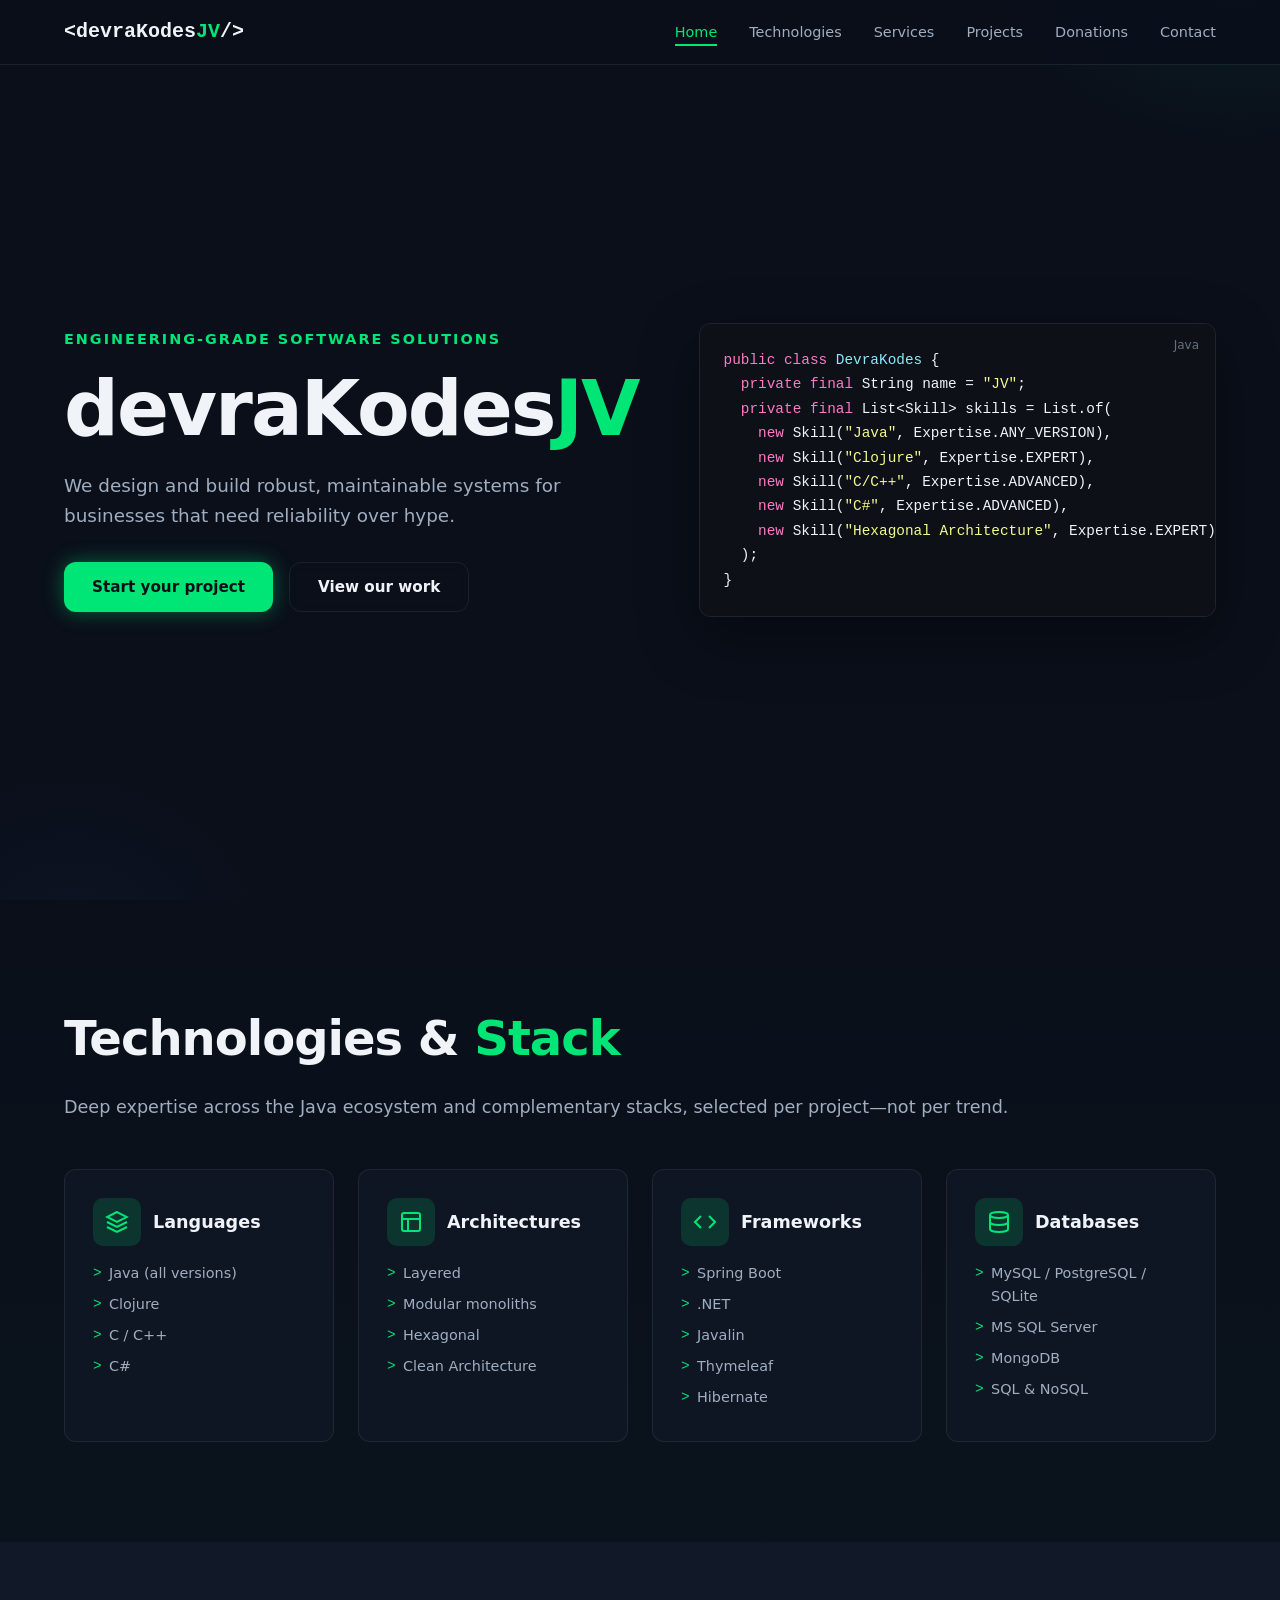
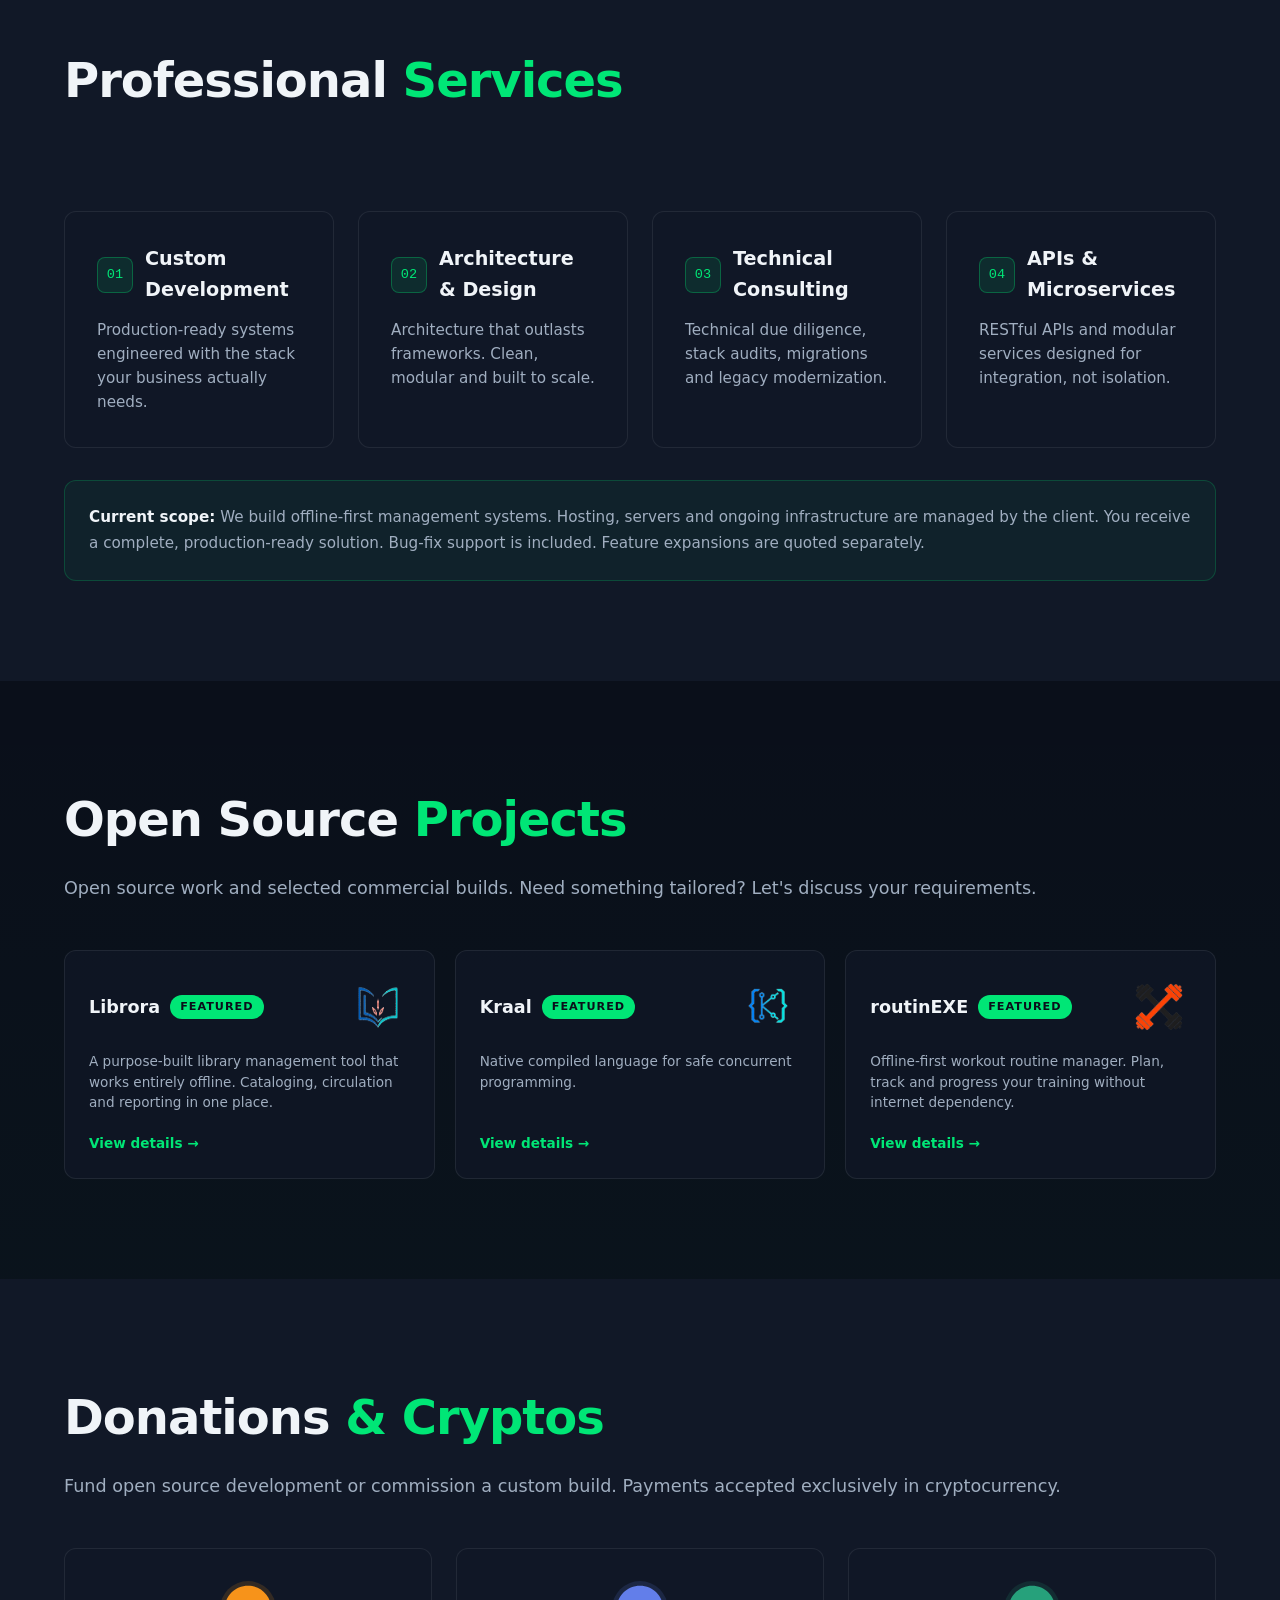
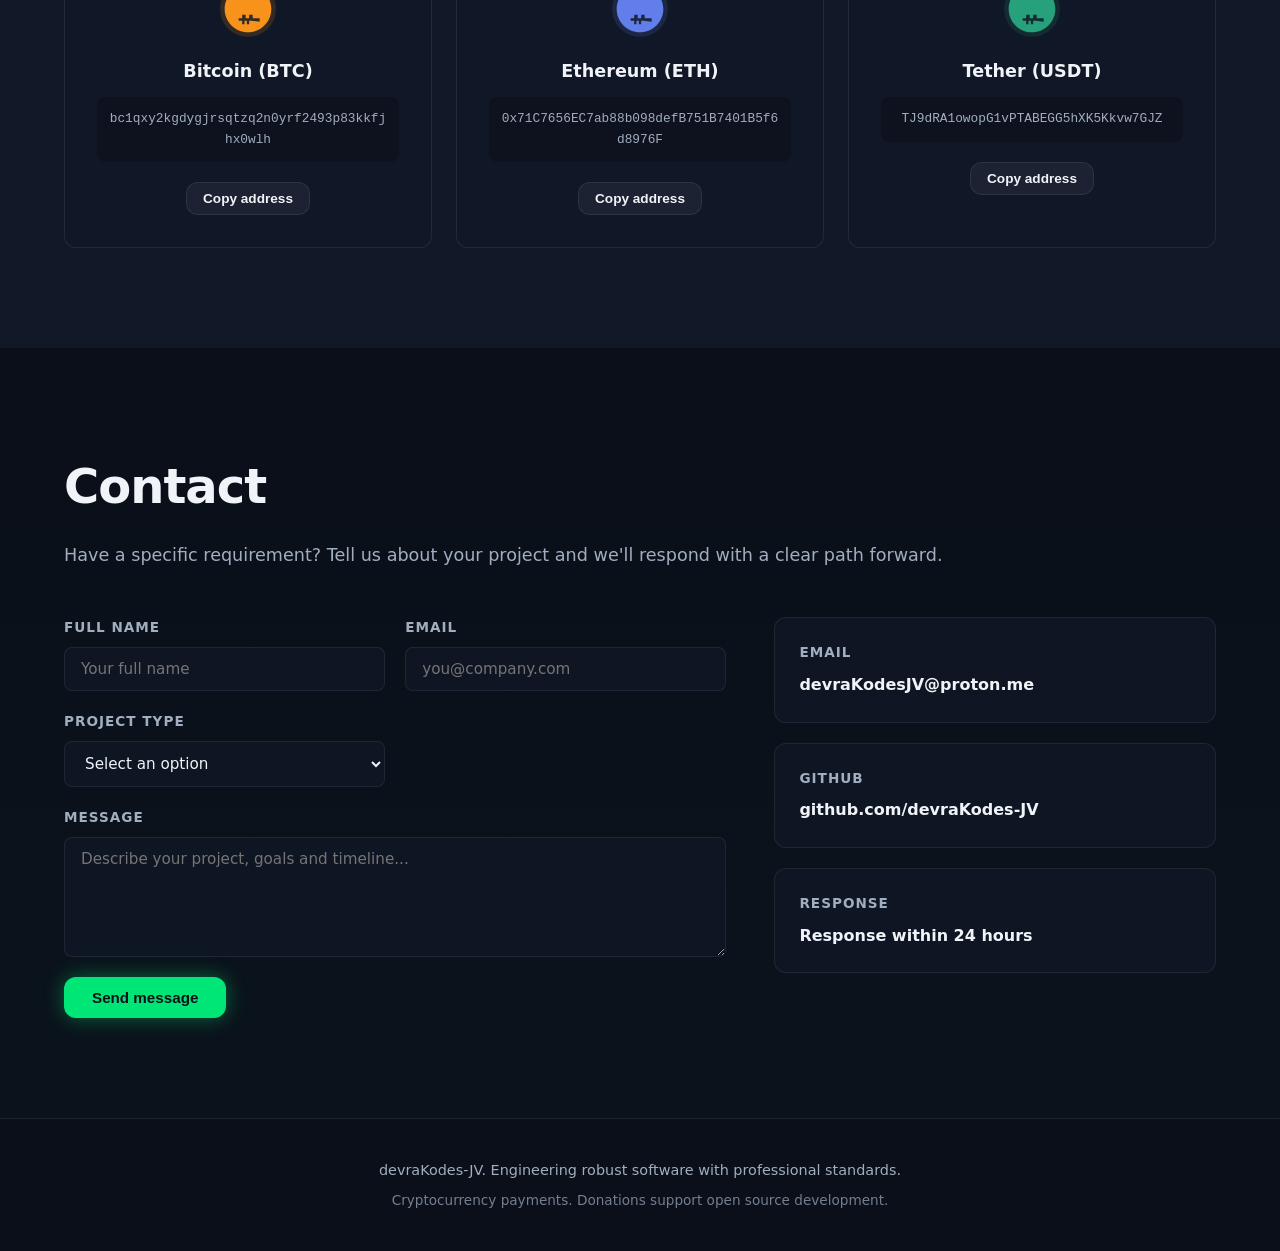
==== commit a8002db8: "feat(ui): add routinEXE project and update styles Add the routinEXE project card to the index page, " ====
--- a/index.html
+++ b/index.html
@@ -189,6 +189,17 @@
           <p class="project-desc">Native compiled language for safe concurrent programming.</p>
           <span class="project-link">View details →</span>
         </a>
+        <a href="projects/routinexe.html" class="project-card">
+          <div class="project-header">
+            <div class="project-title-group">
+              <h3>routinEXE</h3>
+              <span class="project-badge">Featured</span>
+            </div>
+            <img class="project-logo" src="img/rountinexe-logo.png" alt="routinEXE logo">
+          </div>
+          <p class="project-desc">Offline-first workout routine manager. Plan, track and progress your training without internet dependency.</p>
+          <span class="project-link">View details →</span>
+        </a>
       </div>
     </div>
   </section>
--- a/styles.css
+++ b/styles.css
@@ -259,11 +259,12 @@
 }
 
 .hero-project {
+  min-height: auto;
+  padding: 40px 0 24px;
   flex-direction: column;
   align-items: stretch;
   width: 100%;
 }
-
 .hero-full {
   width: 100%;
   max-width: 100%;
@@ -495,9 +496,16 @@
 
 .service-number {
   font-family: 'Courier New', Courier, monospace;
-  font-size: 1.1rem;
-  color: var(--accent);
-  opacity: 0.8;
+  font-size: 0.85rem;
+  color: var(--accent);
+  background: rgba(0, 230, 118, 0.1);
+  border: 1px solid rgba(0, 230, 118, 0.3);
+  width: 36px;
+  height: 36px;
+  display: flex;
+  align-items: center;
+  justify-content: center;
+  border-radius: 8px;
   flex-shrink: 0;
 }
 
@@ -908,6 +916,36 @@
   margin-top: 20px;
 }
 
+.hero-downloads {
+  display: flex;
+  flex-wrap: wrap;
+  gap: 12px;
+  margin-top: 24px;
+}
+
+.btn-download {
+  background: var(--accent);
+  color: var(--bg-primary);
+  padding: 10px 24px;
+  font-size: 0.85rem;
+  font-weight: 600;
+}
+
+.btn-download[data-platform="windows"]::before {
+  content: "Windows ";
+  margin-right: 6px;
+}
+
+.btn-download[data-platform="linux"]::before {
+  content: "Linux ";
+  margin-right: 6px;
+}
+
+.btn-download[data-platform="macos"]::before {
+  content: "macOS ";
+  margin-right: 6px;
+}
+
 .hero-tags .tag {
   background: rgba(255, 255, 255, 0.1);
   border-color: rgba(255, 255, 255, 0.2);
